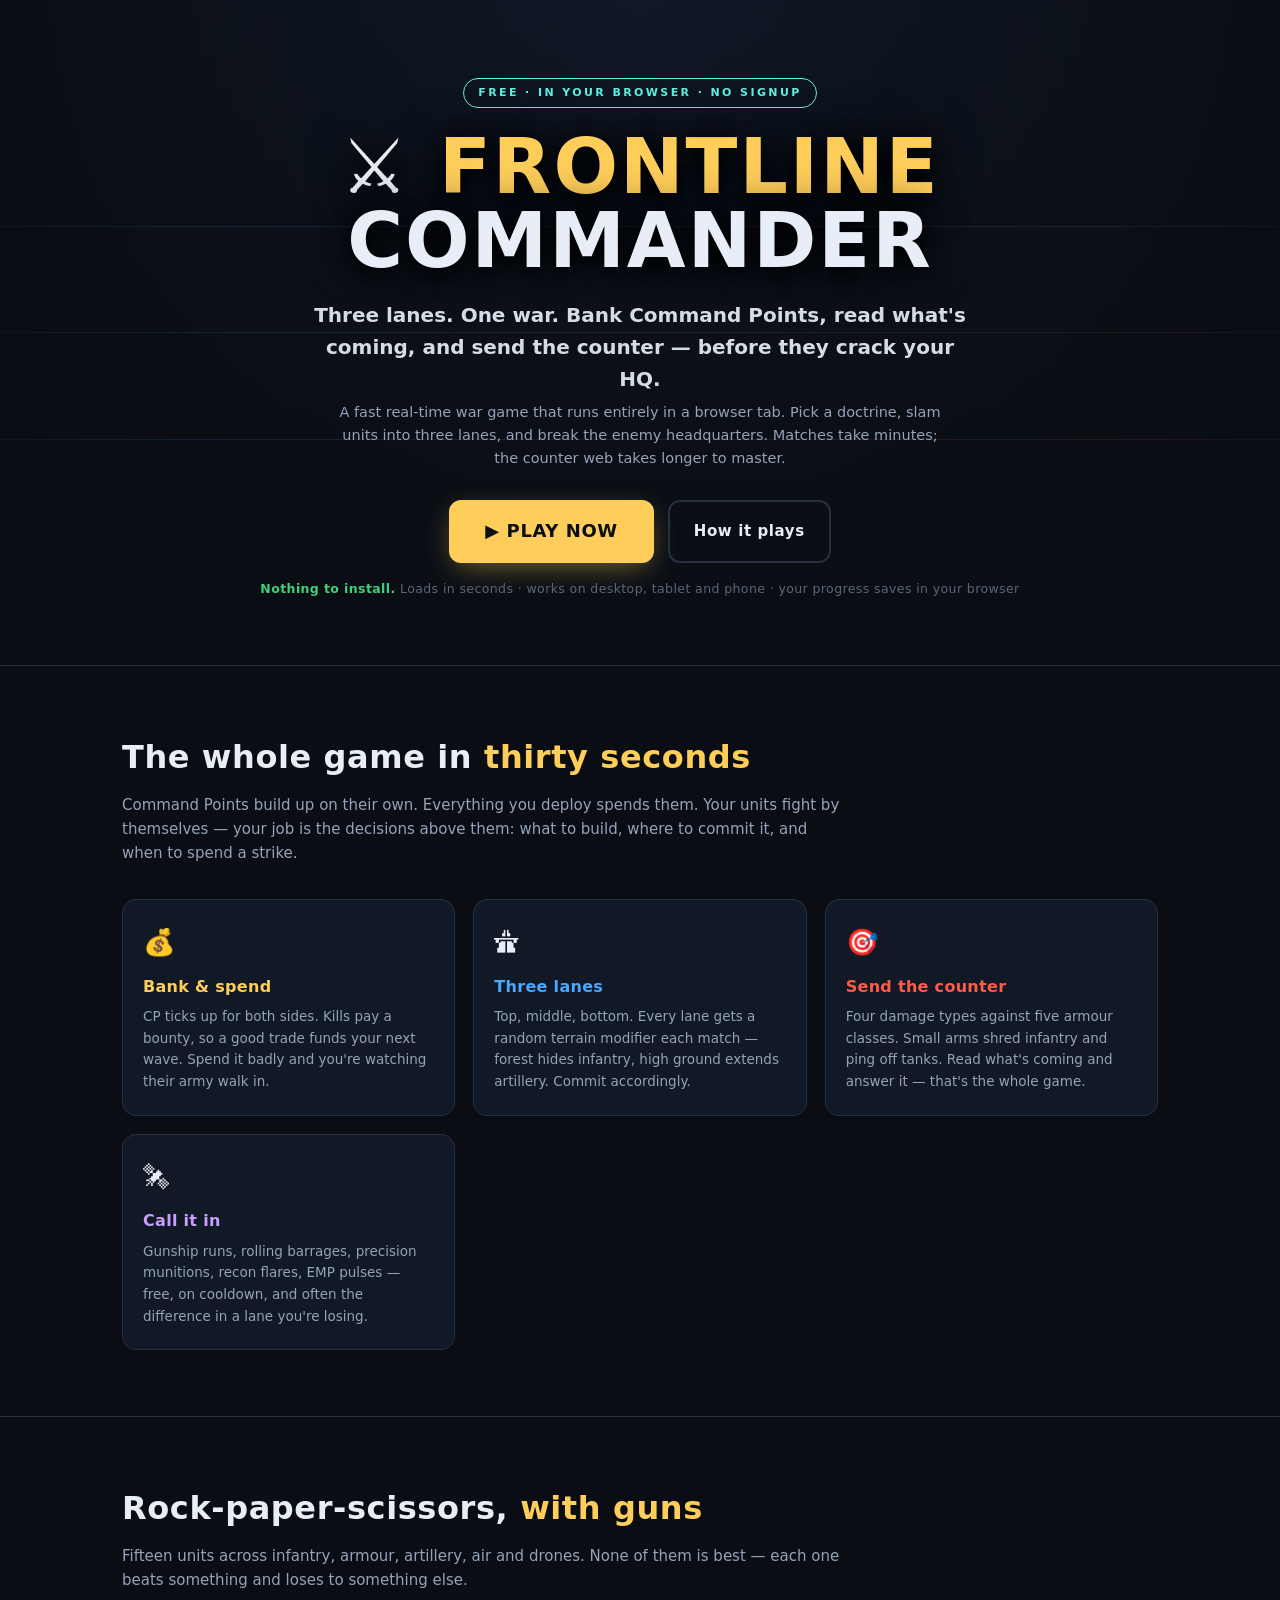
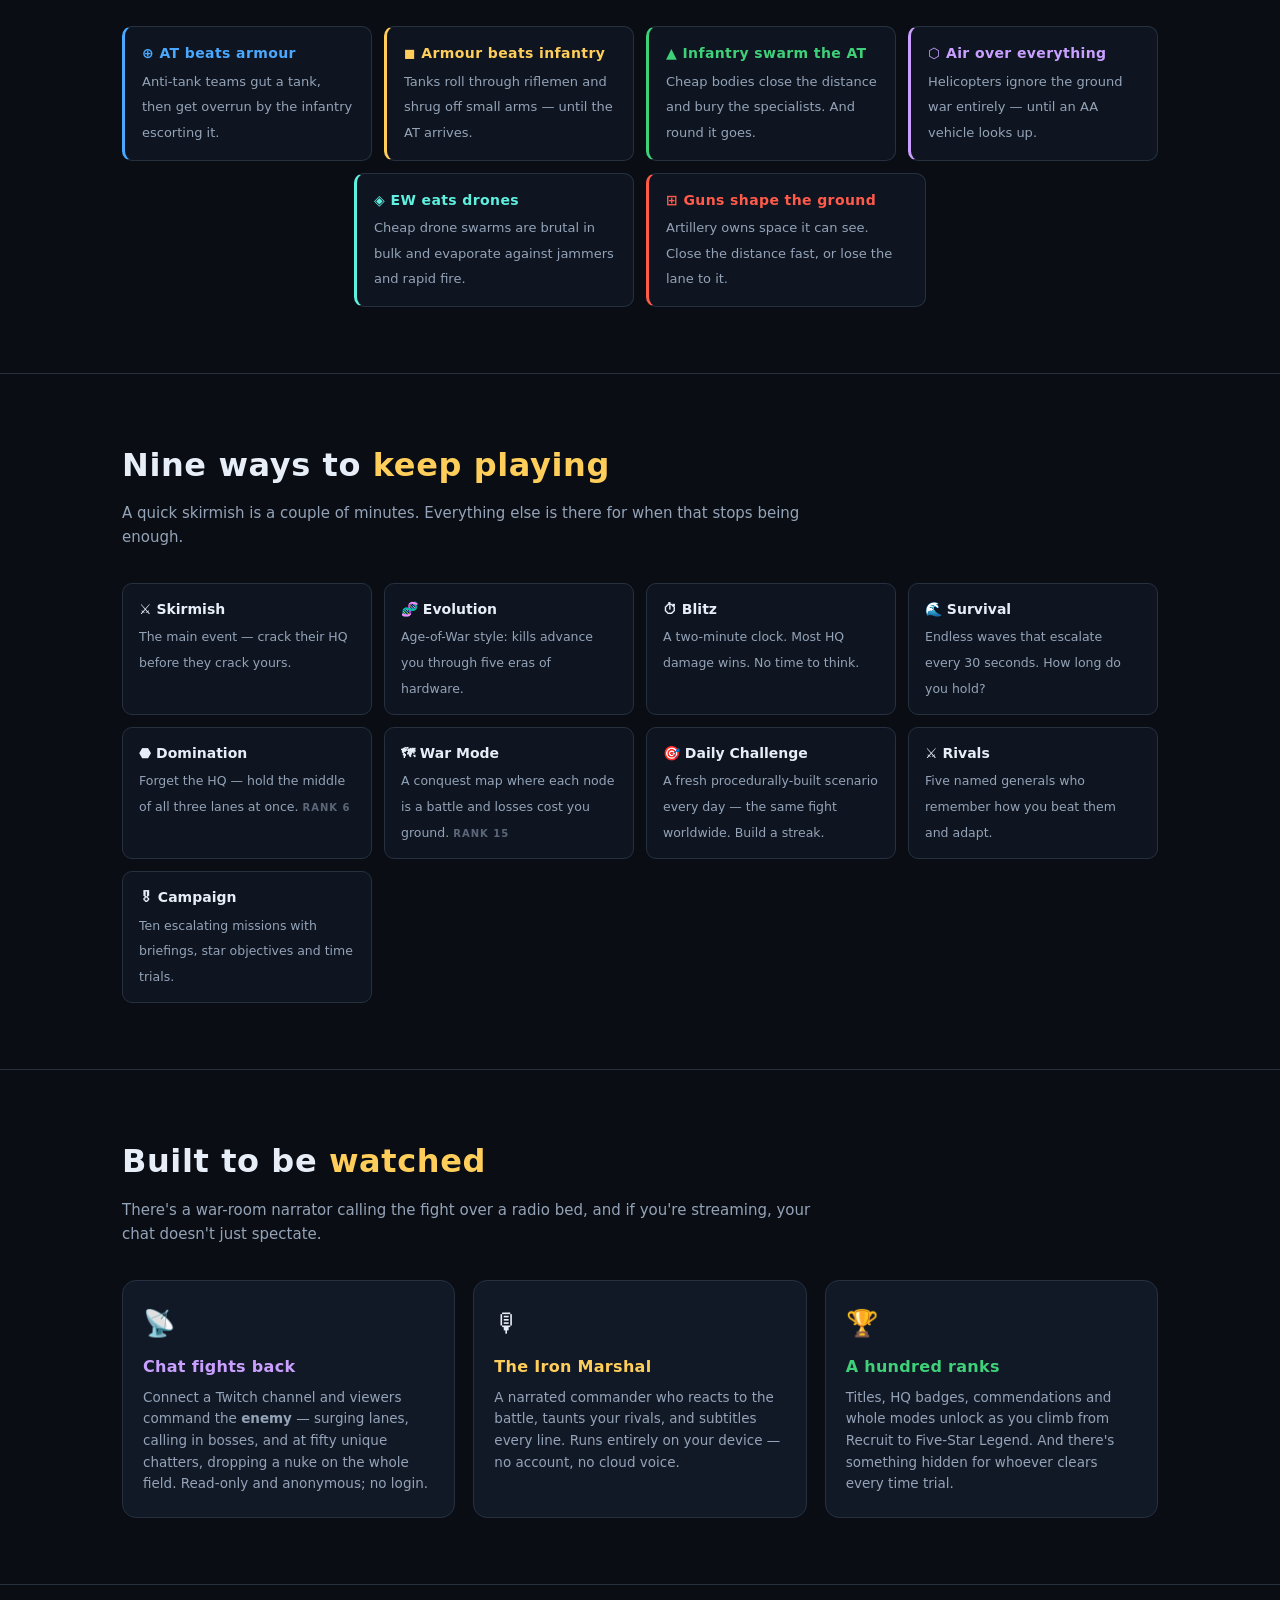
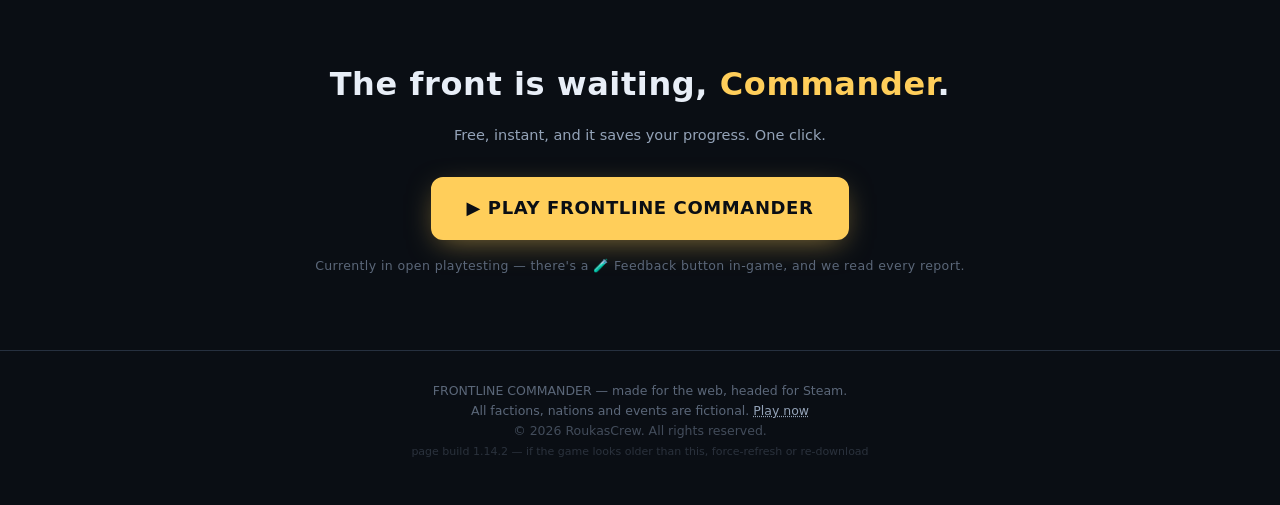
==== index.html @ b31312bb "v1.14.2: no-cache headers + visible build stamp, to rule out stale-copy caching A playtest report sa" ====
<!DOCTYPE html>
<html lang="en">
<head>
<!-- FRONTLINE COMMANDER — Copyright (c) 2026 RoukasCrew. All rights reserved. See LICENSE. -->
<meta charset="utf-8">
<meta name="viewport" content="width=device-width,initial-scale=1">
<title>FRONTLINE COMMANDER — a fast, free browser war game</title>
<meta name="description" content="A free three-lane war game you can play instantly in your browser. Real counters, nine doctrines, a narrated war-room, and Twitch chat that fights on the enemy's side. No download, no signup.">
<meta name="theme-color" content="#0a0e14">
<link rel="icon" href="data:image/svg+xml,%3Csvg xmlns='http://www.w3.org/2000/svg' viewBox='0 0 100 100'%3E%3Ctext y='.9em' font-size='90'%3E%E2%9A%94%EF%B8%8F%3C/text%3E%3C/svg%3E">
<meta property="og:type" content="website">
<meta property="og:title" content="FRONTLINE COMMANDER — a fast, free browser war game">
<meta property="og:description" content="Three lanes. Real counters. A narrated war-room and a chat that fights against you. Free in your browser — no download, no signup.">
<!-- og:image/twitter:image need a real URL once this page has a live domain (twitter:card=
     summary_large_image silently falls back to a bare text link with no image otherwise — fill
     in the full https://... path alongside og:url the same day the domain is set). -->
<meta property="og:image" content="og-image.png">
<meta property="og:image:width" content="1200">
<meta property="og:image:height" content="630">
<meta property="og:image:alt" content="FRONTLINE COMMANDER — bank the points, break the line, take the war.">
<meta name="twitter:card" content="summary_large_image">
<meta name="twitter:title" content="FRONTLINE COMMANDER — a fast, free browser war game">
<meta name="twitter:description" content="Three lanes. Real counters. Free in your browser — no download, no signup.">
<meta name="twitter:image" content="og-image.png">
<meta name="robots" content="index,follow">
<meta http-equiv="Content-Security-Policy" content="script-src 'self' 'unsafe-inline'; connect-src 'self' https://*.goatcounter.com; img-src 'self' data: https://*.goatcounter.com; object-src 'none'; base-uri 'none'">
<!-- No-cache: some phones/mail clients aggressively cache a same-named local HTML file and keep
     serving it after we've pushed a newer build. This costs nothing on a real server (revalidated
     every load) and helps rule out "why am I seeing an old version" reports. -->
<meta http-equiv="Cache-Control" content="no-cache, no-store, must-revalidate">
<meta http-equiv="Pragma" content="no-cache">
<meta http-equiv="Expires" content="0">
<style>
  /* Self-contained on purpose — same rule as the game itself: this page must work when it's the
     only file on the server, with no build step, no CDN, and no external font. */
  :root{
    --bg:#0a0e14; --panel:#121926; --panel2:#0e1520; --line:#26303f;
    --ink:#e8eef7; --dim:#94a3b8; --faint:#5b6779;
    --gold:#ffce5a; --blue:#4aa8ff; --red:#ff5a4a; --good:#3fd07a; --purple:#c9a0ff; --cyan:#5ff0e0;
    --font:'Segoe UI',system-ui,-apple-system,Roboto,Helvetica,Arial,sans-serif;
    --mono:'SFMono-Regular',Consolas,'Liberation Mono',Menlo,monospace;
  }
  *{margin:0;padding:0;box-sizing:border-box;}
  html{scroll-behavior:smooth;}
  body{background:var(--bg);color:var(--ink);font-family:var(--font);line-height:1.6;overflow-x:hidden;}
  a{color:inherit;text-decoration:none;}
  .wrap{max-width:1080px;margin:0 auto;padding:0 22px;}

  /* ── HERO ─────────────────────────────────────────────────────────────── */
  header{position:relative;overflow:hidden;border-bottom:1px solid var(--line);
    background:radial-gradient(ellipse at 50% 0%,#16203100 0%,#0a0e14 70%),linear-gradient(180deg,#101827,#0a0e14);}
  /* three faint lanes drifting behind the hero — the game's core shape as set dressing */
  .lanes{position:absolute;inset:0;pointer-events:none;opacity:.5;}
  .lane{position:absolute;left:-10%;width:120%;height:1px;background:linear-gradient(90deg,transparent,#4aa8ff44 20%,#ff5a4a44 80%,transparent);}
  .lane:nth-child(1){top:34%;} .lane:nth-child(2){top:50%;} .lane:nth-child(3){top:66%;}
  .tracer{position:absolute;height:2px;width:90px;border-radius:2px;
    background:linear-gradient(90deg,transparent,#ffe27a,#fff,transparent);
    filter:drop-shadow(0 0 5px #ffce5a);animation:fly 5.5s linear infinite;opacity:0;}
  .tracer.t1{top:34%;animation-delay:0s;} .tracer.t2{top:50%;animation-delay:1.9s;} .tracer.t3{top:66%;animation-delay:3.6s;}
  @keyframes fly{0%{left:-12%;opacity:0;}8%{opacity:1;}80%{opacity:1;}100%{left:104%;opacity:0;}}
  .hero{position:relative;z-index:2;text-align:center;padding:78px 0 66px;}
  .badge{display:inline-block;font-size:11px;font-weight:800;letter-spacing:2.4px;text-transform:uppercase;
    color:var(--cyan);border:1px solid var(--cyan);border-radius:20px;padding:5px 14px;margin-bottom:22px;}
  h1{font-size:clamp(38px,8.5vw,76px);font-weight:900;letter-spacing:2px;line-height:.98;
    text-shadow:0 0 46px #000,0 6px 22px #000;}
  h1 b{color:var(--gold);} h1 span{color:var(--ink);display:block;}
  .tag{font-size:clamp(15px,2.4vw,20px);color:var(--ink);opacity:.92;margin:20px auto 6px;max-width:660px;font-weight:600;}
  .sub{font-size:14.5px;color:var(--dim);max-width:610px;margin:0 auto 30px;}
  .cta-row{display:flex;gap:14px;justify-content:center;flex-wrap:wrap;margin-bottom:16px;}
  .cta{display:inline-flex;align-items:center;gap:10px;padding:15px 34px;border-radius:12px;font-weight:900;
    font-size:18px;letter-spacing:.6px;border:2px solid var(--gold);background:var(--gold);color:#0a0e14;
    transition:.14s;box-shadow:0 8px 30px -8px #ffce5a88;}
  .cta:hover{transform:translateY(-2px);box-shadow:0 14px 38px -8px #ffce5aaa;}
  .cta.ghost{background:transparent;color:var(--ink);border-color:var(--line);box-shadow:none;font-size:15px;padding:15px 24px;}
  .cta.ghost:hover{border-color:var(--blue);color:var(--blue);}
  .noteline{font-size:12.5px;color:var(--faint);letter-spacing:.4px;}
  .noteline b{color:var(--good);}

  /* ── SECTIONS ─────────────────────────────────────────────────────────── */
  section{padding:66px 0;border-bottom:1px solid var(--line);}
  h2{font-size:clamp(23px,3.6vw,32px);font-weight:900;letter-spacing:.6px;margin-bottom:10px;}
  h2 em{color:var(--gold);font-style:normal;}
  .lede{color:var(--dim);font-size:15px;max-width:720px;margin-bottom:34px;}

  .grid{display:grid;grid-template-columns:repeat(auto-fit,minmax(268px,1fr));gap:18px;}
  .card{background:var(--panel);border:1px solid var(--line);border-radius:14px;padding:22px 20px;transition:.15s;}
  .card:hover{transform:translateY(-3px);border-color:var(--bc,var(--blue));box-shadow:0 14px 34px -14px #000d;}
  .card .ic{font-size:26px;display:block;margin-bottom:10px;}
  .card h3{font-size:16px;font-weight:800;margin-bottom:7px;color:var(--bc,var(--ink));letter-spacing:.3px;}
  .card p{font-size:13.5px;color:var(--dim);}

  /* counter triangle */
  .counters{display:flex;gap:12px;flex-wrap:wrap;justify-content:center;margin-top:8px;}
  .ctr{flex:1 1 210px;max-width:280px;background:var(--panel2);border:1px solid var(--line);border-left:3px solid var(--cc,var(--gold));
    border-radius:10px;padding:15px 17px;}
  .ctr b{color:var(--cc,var(--gold));font-size:14px;display:block;margin-bottom:3px;letter-spacing:.4px;}
  .ctr span{font-size:13px;color:var(--dim);}

  /* modes list */
  .modes{display:grid;grid-template-columns:repeat(auto-fit,minmax(230px,1fr));gap:12px;}
  .mode{background:var(--panel2);border:1px solid var(--line);border-radius:10px;padding:14px 16px;}
  .mode b{display:block;font-size:14px;color:var(--ink);margin-bottom:3px;}
  .mode span{font-size:12.5px;color:var(--dim);}
  .mode .lk{font-size:10px;font-weight:800;letter-spacing:1px;color:var(--faint);text-transform:uppercase;}

  .final{text-align:center;padding:74px 0;}
  .final h2{margin-bottom:14px;}
  footer{padding:30px 0 44px;text-align:center;color:var(--faint);font-size:12.5px;}
  footer a{color:var(--dim);text-decoration:underline dotted;}
  footer a:hover{color:var(--gold);}

  @media (prefers-reduced-motion:reduce){ .tracer{animation:none;opacity:0;} html{scroll-behavior:auto;} }
  @media (max-width:640px){ .hero{padding:56px 0 48px;} section{padding:48px 0;} .cta{width:100%;justify-content:center;} }
</style>
</head>
<body>

<header>
  <div class="lanes" aria-hidden="true">
    <div class="lane"></div><div class="lane"></div><div class="lane"></div>
    <div class="tracer t1"></div><div class="tracer t2"></div><div class="tracer t3"></div>
  </div>
  <div class="wrap hero">
    <div class="badge">Free · In your browser · No signup</div>
    <h1>⚔ <b>FRONTLINE</b><span>COMMANDER</span></h1>
    <p class="tag">Three lanes. One war. Bank Command Points, read what's coming, and send the counter — before they crack your HQ.</p>
    <p class="sub">A fast real-time war game that runs entirely in a browser tab. Pick a doctrine, slam units into three lanes, and break the enemy headquarters. Matches take minutes; the counter web takes longer to master.</p>
    <div class="cta-row">
      <a class="cta" href="wargame.html">▶ PLAY NOW</a>
      <a class="cta ghost" href="#how">How it plays</a>
    </div>
    <p class="noteline"><b>Nothing to install.</b> Loads in seconds · works on desktop, tablet and phone · your progress saves in your browser</p>
  </div>
</header>

<section id="how">
  <div class="wrap">
    <h2>The whole game in <em>thirty seconds</em></h2>
    <p class="lede">Command Points build up on their own. Everything you deploy spends them. Your units fight by themselves — your job is the decisions above them: what to build, where to commit it, and when to spend a strike.</p>
    <div class="grid">
      <div class="card" style="--bc:var(--gold)">
        <span class="ic">💰</span><h3>Bank &amp; spend</h3>
        <p>CP ticks up for both sides. Kills pay a bounty, so a good trade funds your next wave. Spend it badly and you're watching their army walk in.</p>
      </div>
      <div class="card" style="--bc:var(--blue)">
        <span class="ic">🛣</span><h3>Three lanes</h3>
        <p>Top, middle, bottom. Every lane gets a random terrain modifier each match — forest hides infantry, high ground extends artillery. Commit accordingly.</p>
      </div>
      <div class="card" style="--bc:var(--red)">
        <span class="ic">🎯</span><h3>Send the counter</h3>
        <p>Four damage types against five armour classes. Small arms shred infantry and ping off tanks. Read what's coming and answer it — that's the whole game.</p>
      </div>
      <div class="card" style="--bc:var(--purple)">
        <span class="ic">🛰</span><h3>Call it in</h3>
        <p>Gunship runs, rolling barrages, precision munitions, recon flares, EMP pulses — free, on cooldown, and often the difference in a lane you're losing.</p>
      </div>
    </div>
  </div>
</section>

<section>
  <div class="wrap">
    <h2>Rock-paper-scissors, <em>with guns</em></h2>
    <p class="lede">Fifteen units across infantry, armour, artillery, air and drones. None of them is best — each one beats something and loses to something else.</p>
    <div class="counters">
      <div class="ctr" style="--cc:var(--blue)"><b>⊕ AT beats armour</b><span>Anti-tank teams gut a tank, then get overrun by the infantry escorting it.</span></div>
      <div class="ctr" style="--cc:var(--gold)"><b>◼ Armour beats infantry</b><span>Tanks roll through riflemen and shrug off small arms — until the AT arrives.</span></div>
      <div class="ctr" style="--cc:var(--good)"><b>▲ Infantry swarm the AT</b><span>Cheap bodies close the distance and bury the specialists. And round it goes.</span></div>
      <div class="ctr" style="--cc:var(--purple)"><b>⬡ Air over everything</b><span>Helicopters ignore the ground war entirely — until an AA vehicle looks up.</span></div>
      <div class="ctr" style="--cc:var(--cyan)"><b>◈ EW eats drones</b><span>Cheap drone swarms are brutal in bulk and evaporate against jammers and rapid fire.</span></div>
      <div class="ctr" style="--cc:var(--red)"><b>⊞ Guns shape the ground</b><span>Artillery owns space it can see. Close the distance fast, or lose the lane to it.</span></div>
    </div>
  </div>
</section>

<section>
  <div class="wrap">
    <h2>Nine ways to <em>keep playing</em></h2>
    <p class="lede">A quick skirmish is a couple of minutes. Everything else is there for when that stops being enough.</p>
    <div class="modes">
      <div class="mode"><b>⚔ Skirmish</b><span>The main event — crack their HQ before they crack yours.</span></div>
      <div class="mode"><b>🧬 Evolution</b><span>Age-of-War style: kills advance you through five eras of hardware.</span></div>
      <div class="mode"><b>⏱ Blitz</b><span>A two-minute clock. Most HQ damage wins. No time to think.</span></div>
      <div class="mode"><b>🌊 Survival</b><span>Endless waves that escalate every 30 seconds. How long do you hold?</span></div>
      <div class="mode"><b>⬣ Domination</b><span>Forget the HQ — hold the middle of all three lanes at once. <span class="lk">Rank 6</span></span></div>
      <div class="mode"><b>🗺 War Mode</b><span>A conquest map where each node is a battle and losses cost you ground. <span class="lk">Rank 15</span></span></div>
      <div class="mode"><b>🎯 Daily Challenge</b><span>A fresh procedurally-built scenario every day — the same fight worldwide. Build a streak.</span></div>
      <div class="mode"><b>⚔ Rivals</b><span>Five named generals who remember how you beat them and adapt.</span></div>
      <div class="mode"><b>🎖 Campaign</b><span>Ten escalating missions with briefings, star objectives and time trials.</span></div>
    </div>
  </div>
</section>

<section>
  <div class="wrap">
    <h2>Built to be <em>watched</em></h2>
    <p class="lede">There's a war-room narrator calling the fight over a radio bed, and if you're streaming, your chat doesn't just spectate.</p>
    <div class="grid">
      <div class="card" style="--bc:var(--purple)">
        <span class="ic">📡</span><h3>Chat fights back</h3>
        <p>Connect a Twitch channel and viewers command the <b>enemy</b> — surging lanes, calling in bosses, and at fifty unique chatters, dropping a nuke on the whole field. Read-only and anonymous; no login.</p>
      </div>
      <div class="card" style="--bc:var(--gold)">
        <span class="ic">🎙</span><h3>The Iron Marshal</h3>
        <p>A narrated commander who reacts to the battle, taunts your rivals, and subtitles every line. Runs entirely on your device — no account, no cloud voice.</p>
      </div>
      <div class="card" style="--bc:var(--good)">
        <span class="ic">🏆</span><h3>A hundred ranks</h3>
        <p>Titles, HQ badges, commendations and whole modes unlock as you climb from Recruit to Five-Star Legend. And there's something hidden for whoever clears every time trial.</p>
      </div>
    </div>
  </div>
</section>

<section class="final">
  <div class="wrap">
    <h2>The front is waiting, <em>Commander</em>.</h2>
    <p class="sub">Free, instant, and it saves your progress. One click.</p>
    <div class="cta-row"><a class="cta" href="wargame.html">▶ PLAY FRONTLINE COMMANDER</a></div>
    <p class="noteline">Currently in open playtesting — there's a 🧪 Feedback button in-game, and we read every report.</p>
  </div>
</section>

<footer>
  <div class="wrap">
    FRONTLINE COMMANDER — made for the web, headed for Steam.<br>
    All factions, nations and events are fictional. <a href="wargame.html">Play now</a><br>
    <span style="opacity:.7">© 2026 RoukasCrew. All rights reserved.</span><br>
    <span style="opacity:.4;font-size:11px">page build 1.14.2 — if the game looks older than this, force-refresh or re-download</span>
  </div>
</footer>

<script>
/* Same privacy-friendly, cookieless counter the game uses, so landing-page views and
   play-clicks can be compared against each other (that ratio IS the conversion rate).
   No-ops until ANALYTICS_SITE is filled in — keep it identical to the value in wargame.html. */
var ANALYTICS_SITE = 'https://zeusrgr.goatcounter.com'; // kept identical to wargame.html
function gcSend(path,title,isEvent){
  if(!/^https:\/\/[a-z0-9-]+\.goatcounter\.com/i.test(ANALYTICS_SITE||''))return;
  try{
    var q='?p='+encodeURIComponent(path||location.pathname||'/')
      +'&t='+encodeURIComponent(title||document.title)
      +(isEvent?'&e=1':'')
      +'&r='+encodeURIComponent(document.referrer||'')
      +'&rnd='+Math.random().toString(36).slice(2);
    var img=new Image(); img.referrerPolicy='no-referrer-when-downgrade';
    img.src=ANALYTICS_SITE.replace(/\/+$/,'')+'/count'+q;
  }catch(e){}
}
try{ gcSend(); }catch(e){}
// count every route into the game so we can measure landing-page → play conversion
try{
  document.querySelectorAll('a[href="wargame.html"]').forEach(function(a){
    a.addEventListener('click',function(){ try{ gcSend('event/landing-play','landing-play',true); }catch(e){} });
  });
}catch(e){}
</script>
</body>
</html>
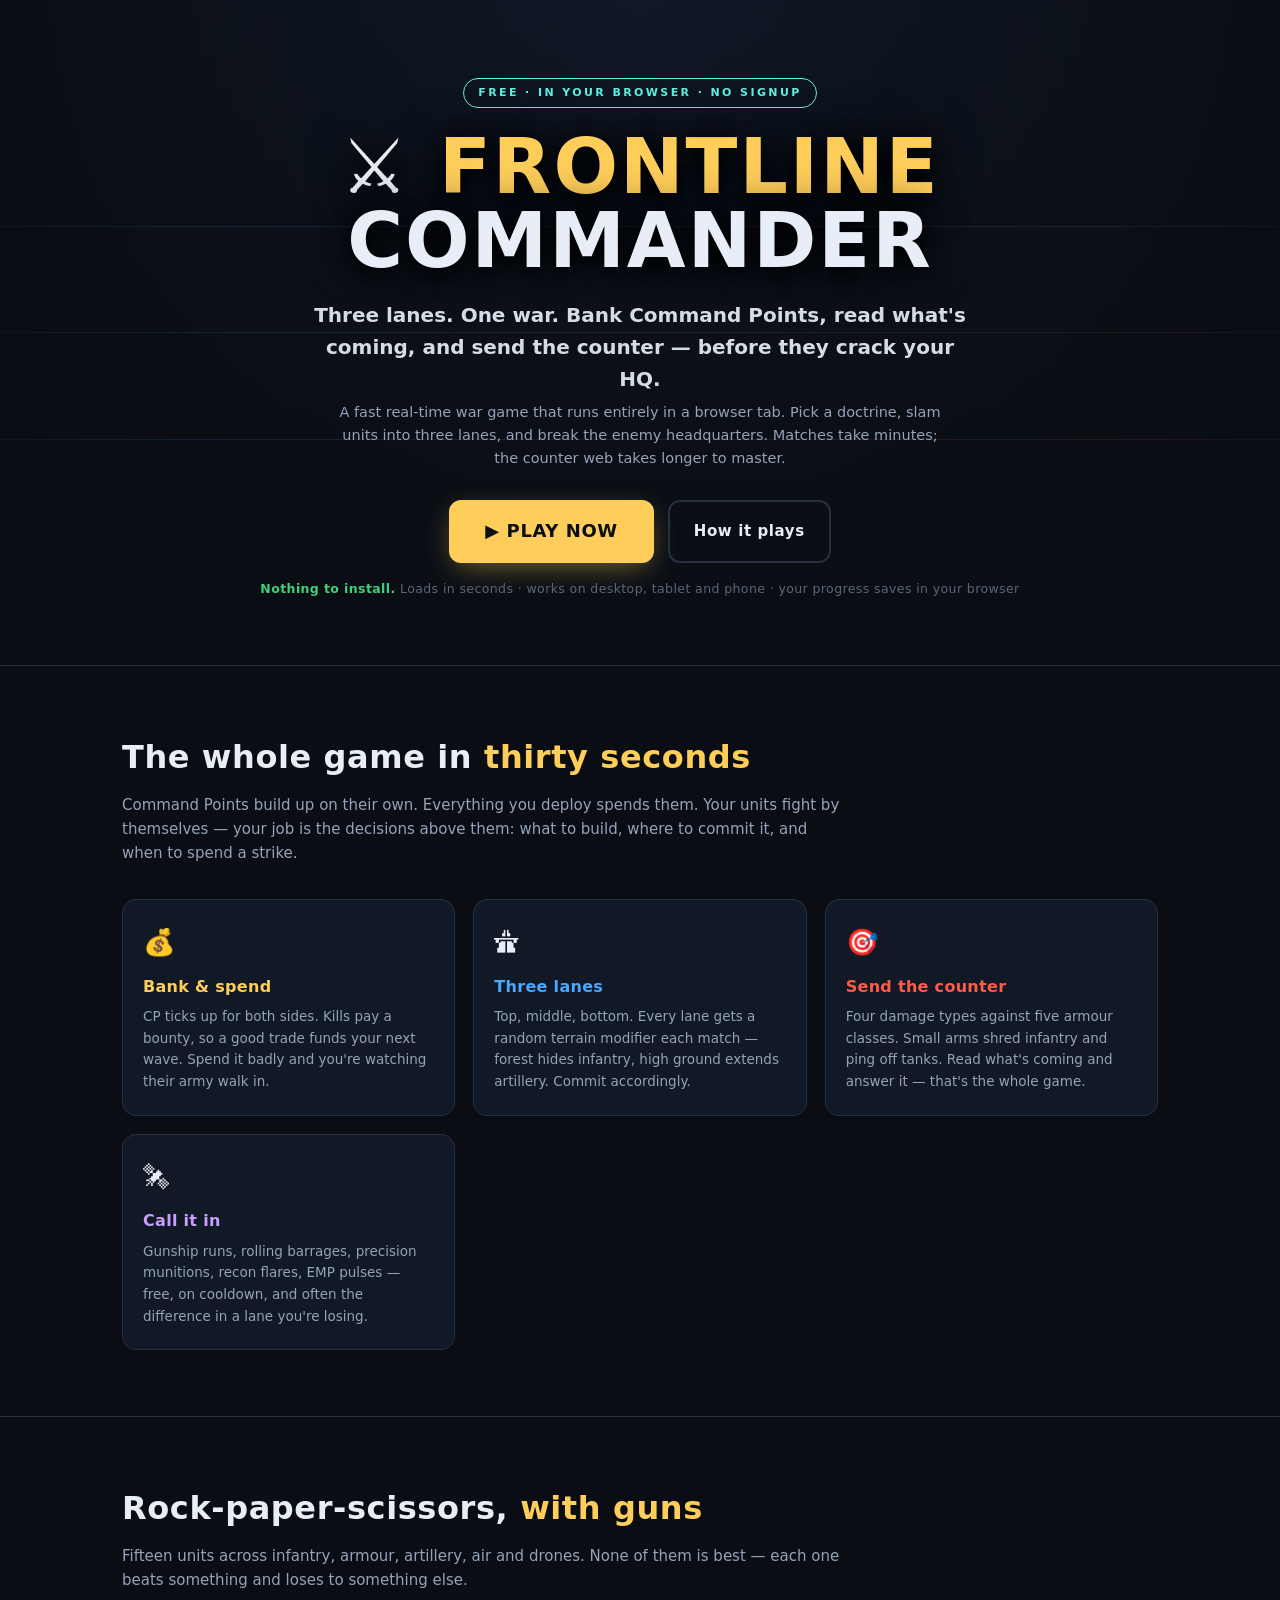
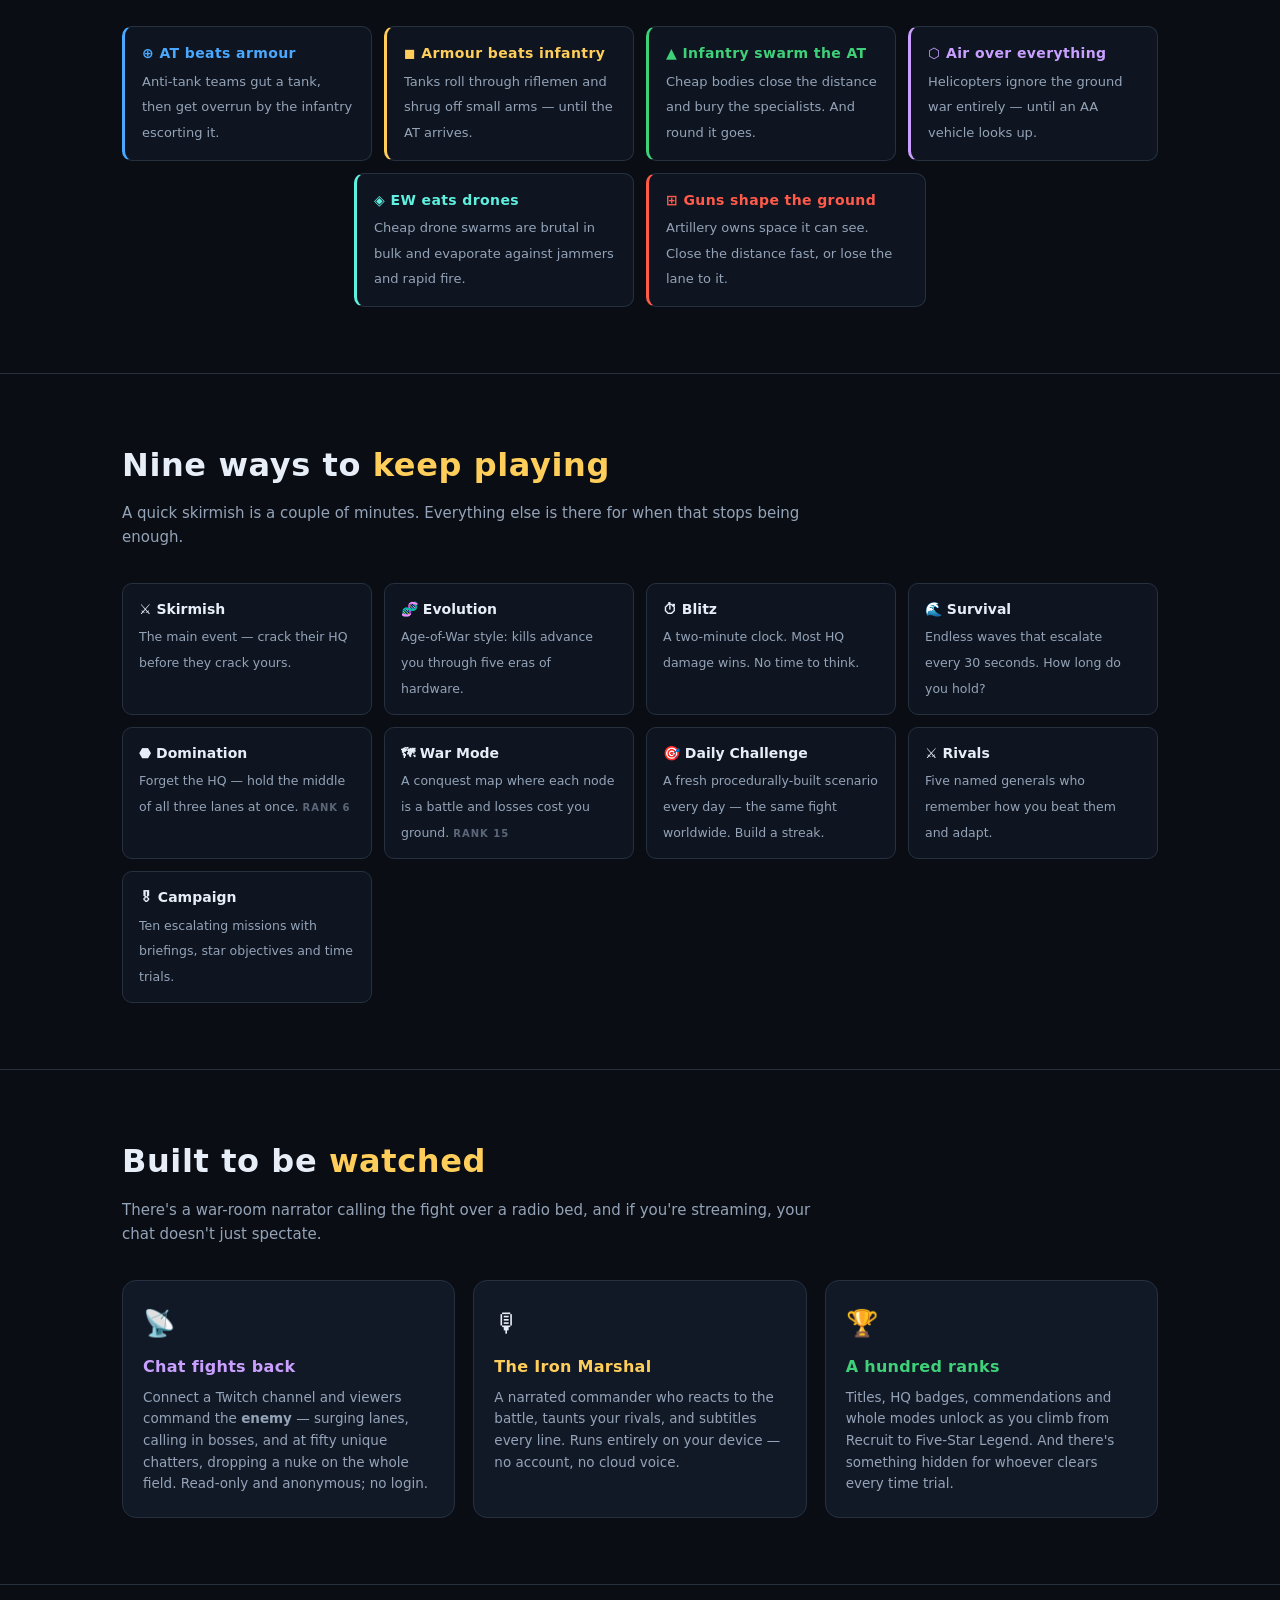
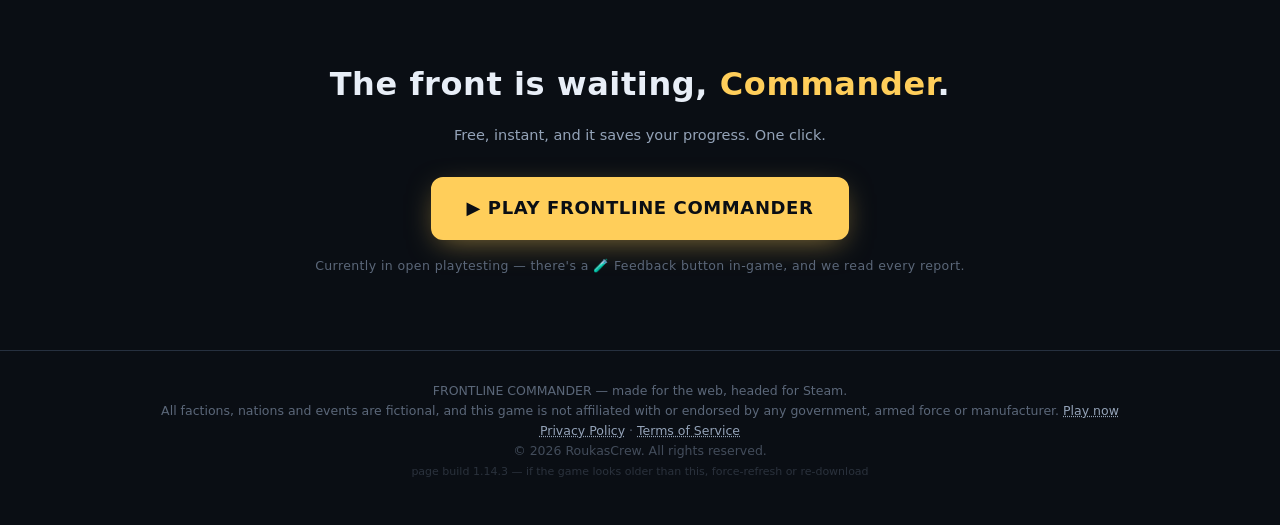
==== commit 5eefcae2: "v1.14.3: secrets audit, itch.io build pipeline, and real privacy/terms docs Secrets audit (no key wa" ====
--- a/index.html
+++ b/index.html
@@ -224,9 +224,11 @@
 <footer>
   <div class="wrap">
     FRONTLINE COMMANDER — made for the web, headed for Steam.<br>
-    All factions, nations and events are fictional. <a href="wargame.html">Play now</a><br>
+    All factions, nations and events are fictional, and this game is not affiliated with or endorsed
+    by any government, armed force or manufacturer. <a href="wargame.html">Play now</a><br>
+    <a href="privacy.html">Privacy Policy</a> · <a href="terms.html">Terms of Service</a><br>
     <span style="opacity:.7">© 2026 RoukasCrew. All rights reserved.</span><br>
-    <span style="opacity:.4;font-size:11px">page build 1.14.2 — if the game looks older than this, force-refresh or re-download</span>
+    <span style="opacity:.4;font-size:11px">page build 1.14.3 — if the game looks older than this, force-refresh or re-download</span>
   </div>
 </footer>
 
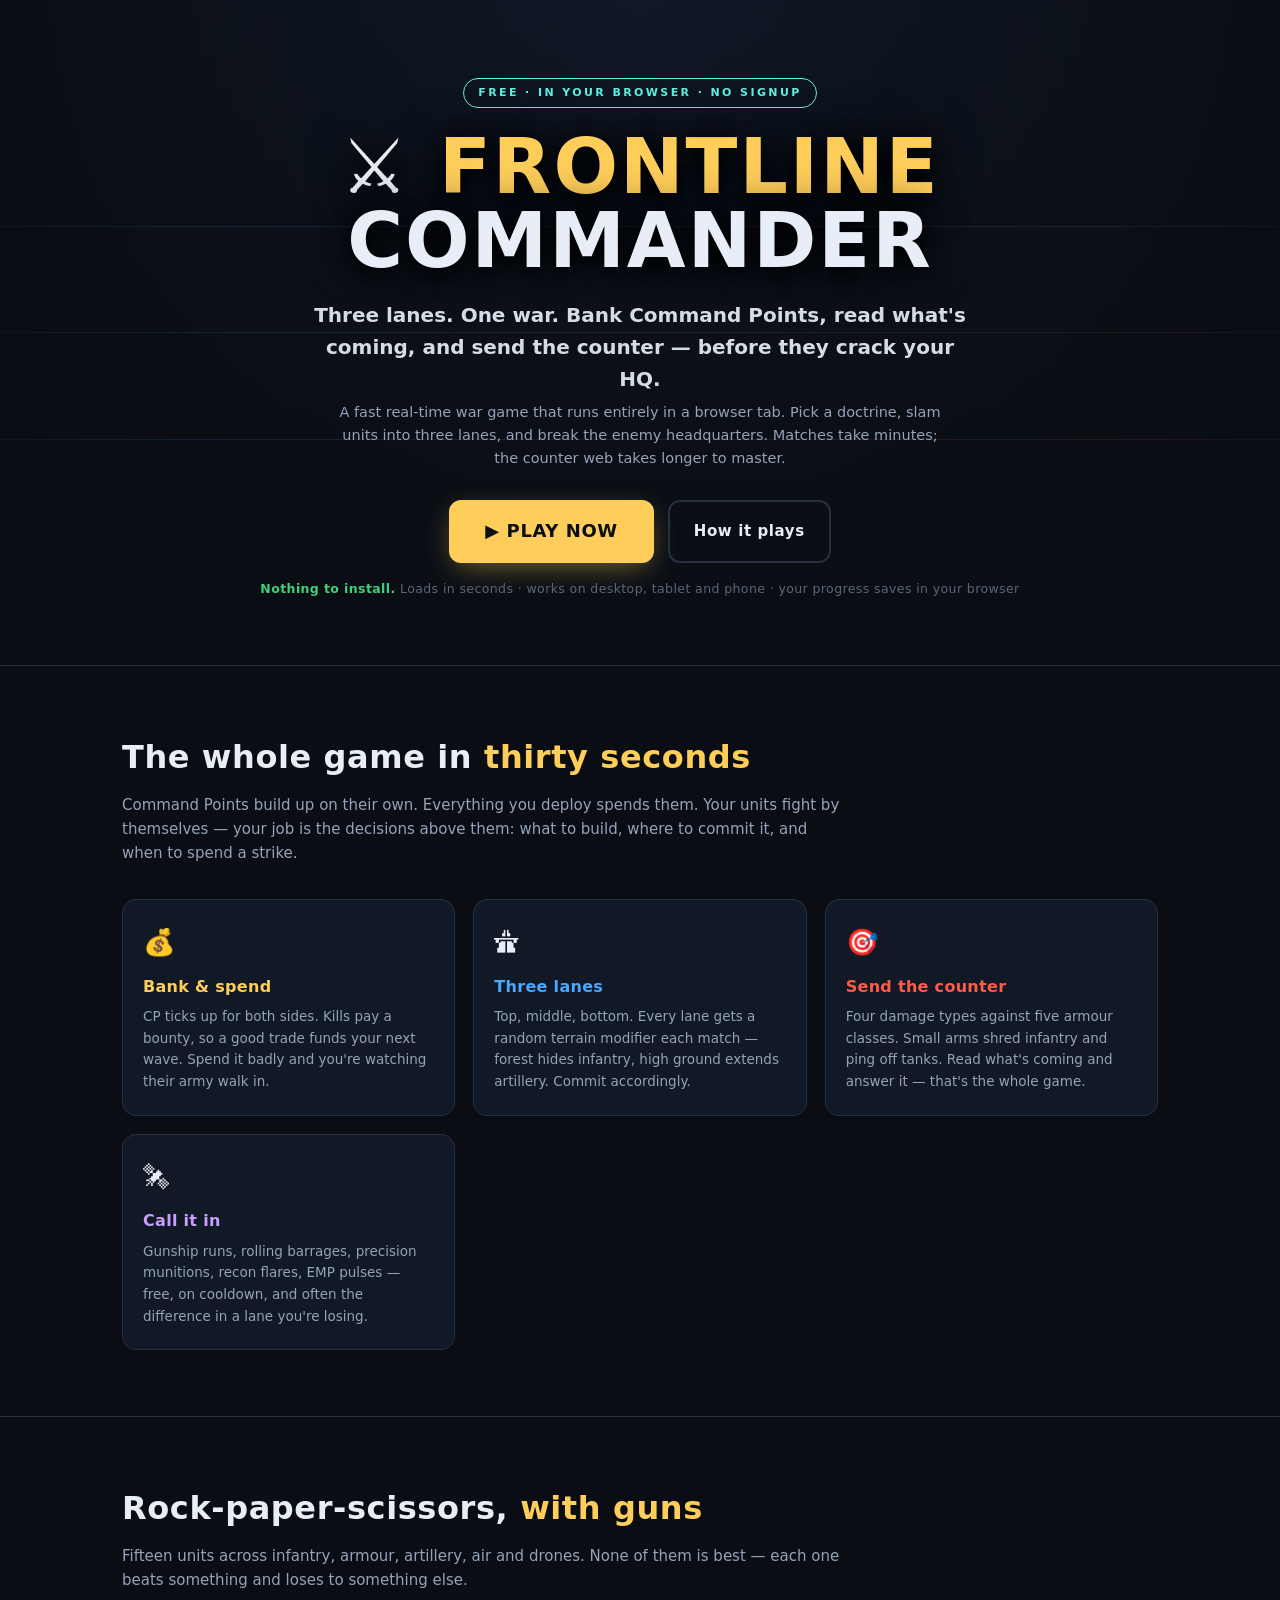
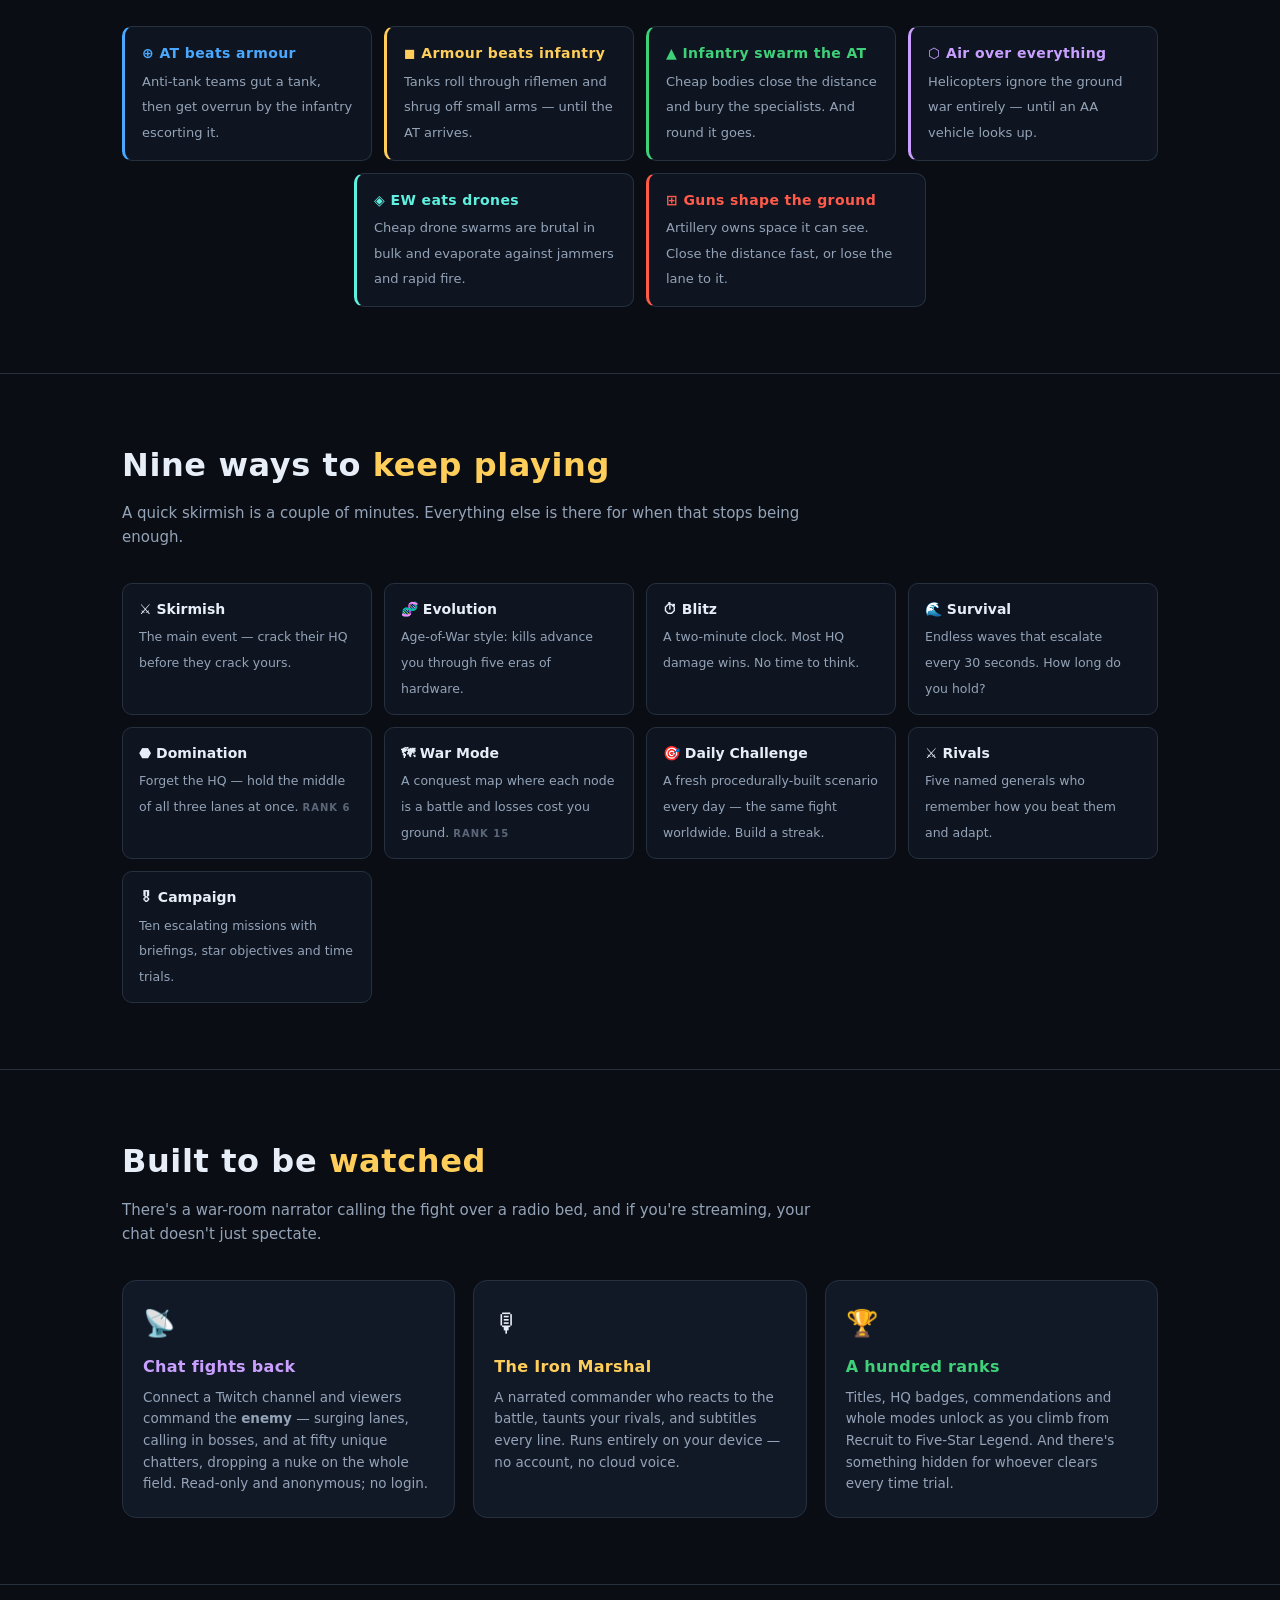
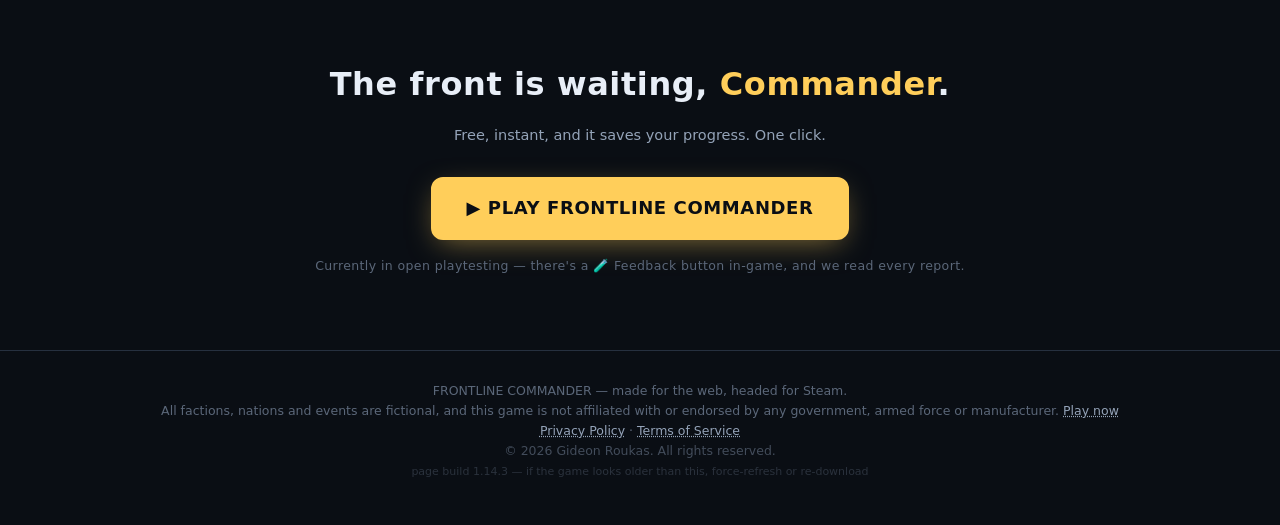
==== commit 7b20081a: "Align the rights holder to Gideon Roukas across every document The copyright holder in wargame.html " ====
--- a/index.html
+++ b/index.html
@@ -1,7 +1,7 @@
 <!DOCTYPE html>
 <html lang="en">
 <head>
-<!-- FRONTLINE COMMANDER — Copyright (c) 2026 RoukasCrew. All rights reserved. See LICENSE. -->
+<!-- FRONTLINE COMMANDER — Copyright (c) 2026 Gideon Roukas. All rights reserved. See LICENSE. -->
 <meta charset="utf-8">
 <meta name="viewport" content="width=device-width,initial-scale=1">
 <title>FRONTLINE COMMANDER — a fast, free browser war game</title>
@@ -227,7 +227,7 @@
     All factions, nations and events are fictional, and this game is not affiliated with or endorsed
     by any government, armed force or manufacturer. <a href="wargame.html">Play now</a><br>
     <a href="privacy.html">Privacy Policy</a> · <a href="terms.html">Terms of Service</a><br>
-    <span style="opacity:.7">© 2026 RoukasCrew. All rights reserved.</span><br>
+    <span style="opacity:.7">© 2026 Gideon Roukas. All rights reserved.</span><br>
     <span style="opacity:.4;font-size:11px">page build 1.14.3 — if the game looks older than this, force-refresh or re-download</span>
   </div>
 </footer>
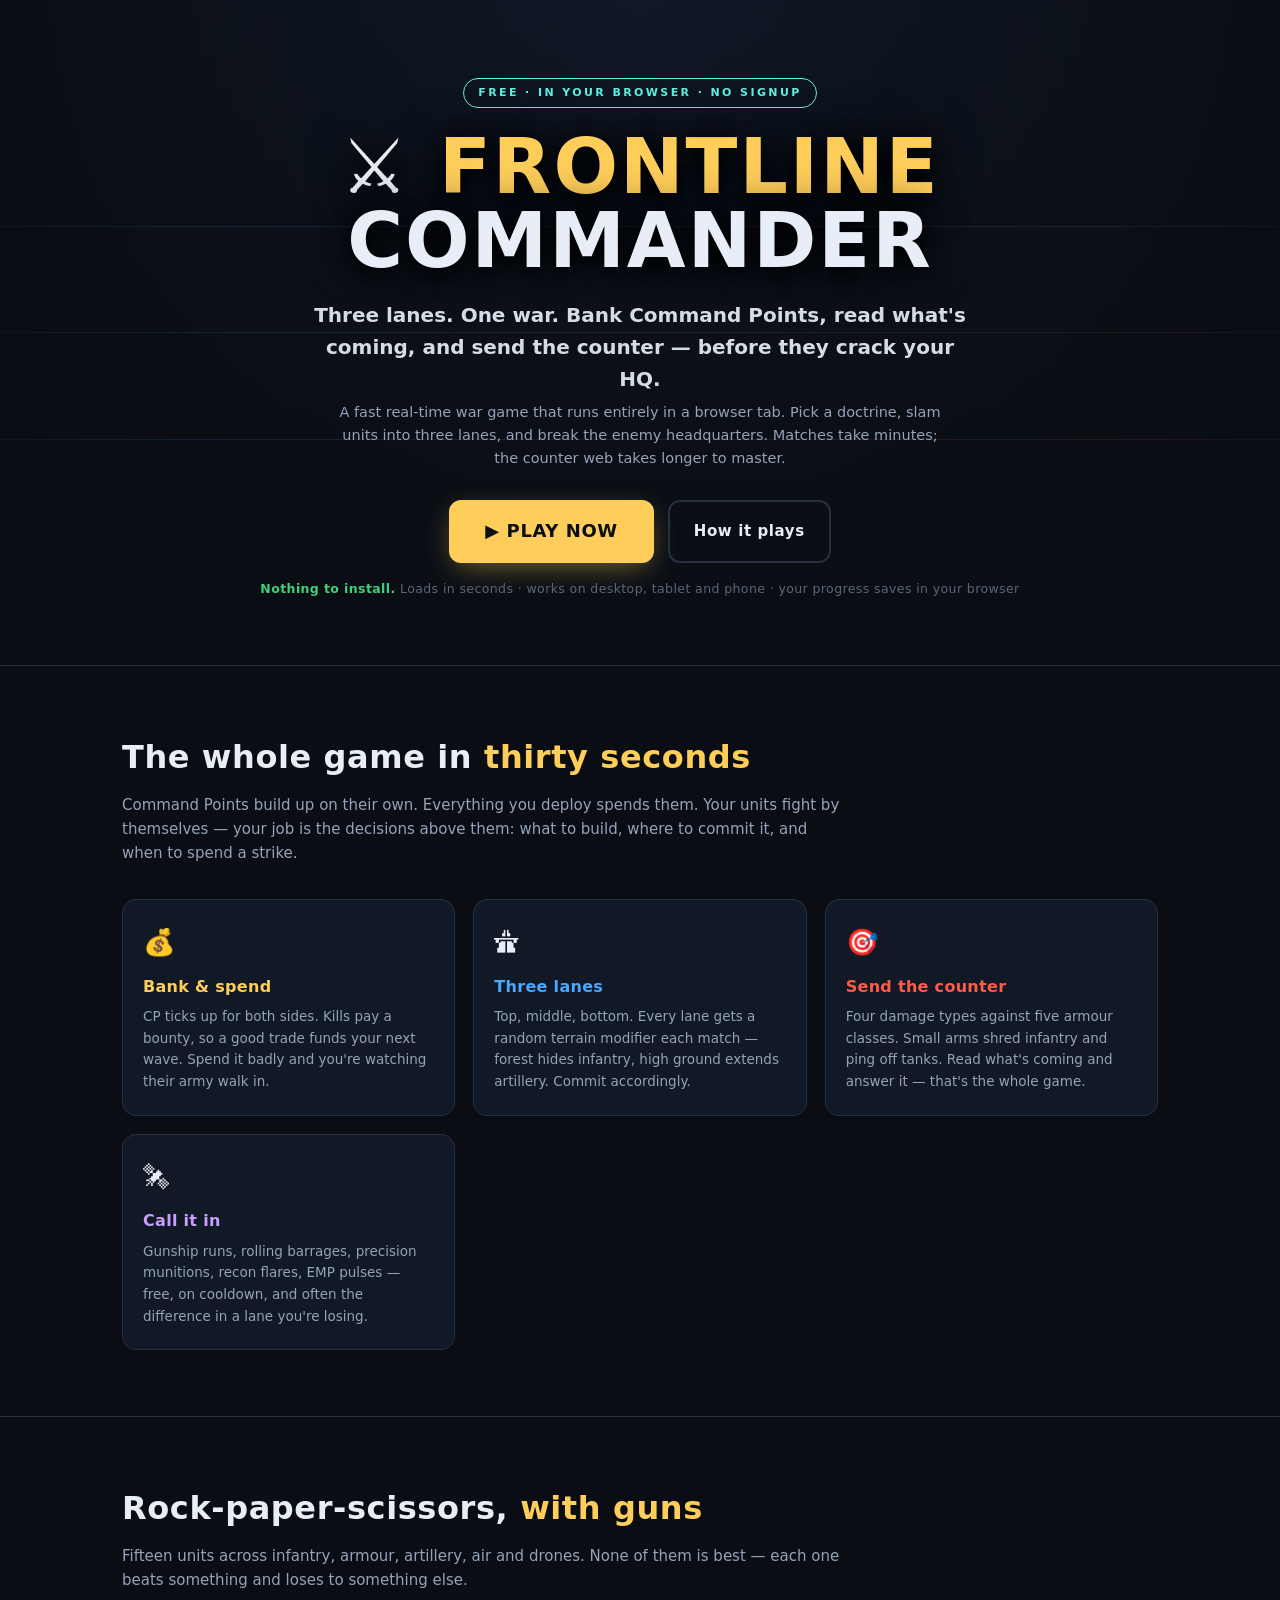
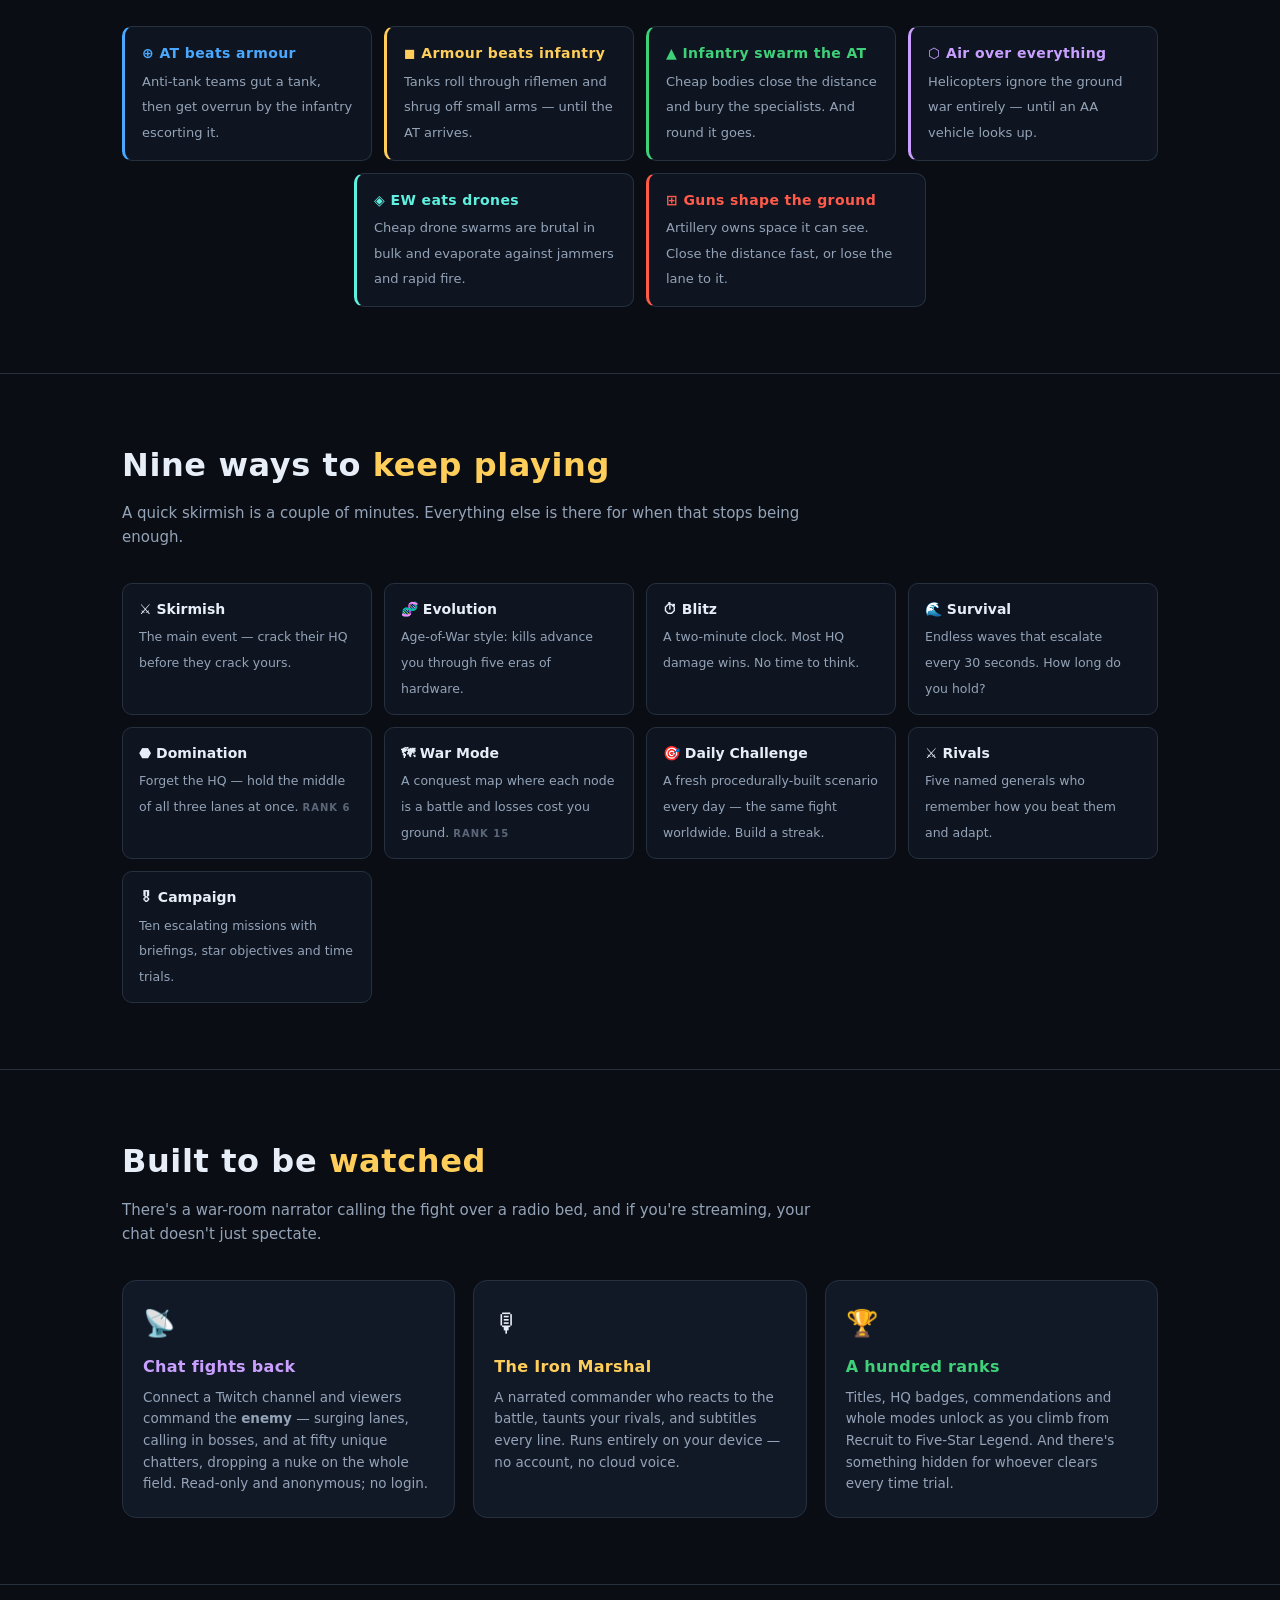
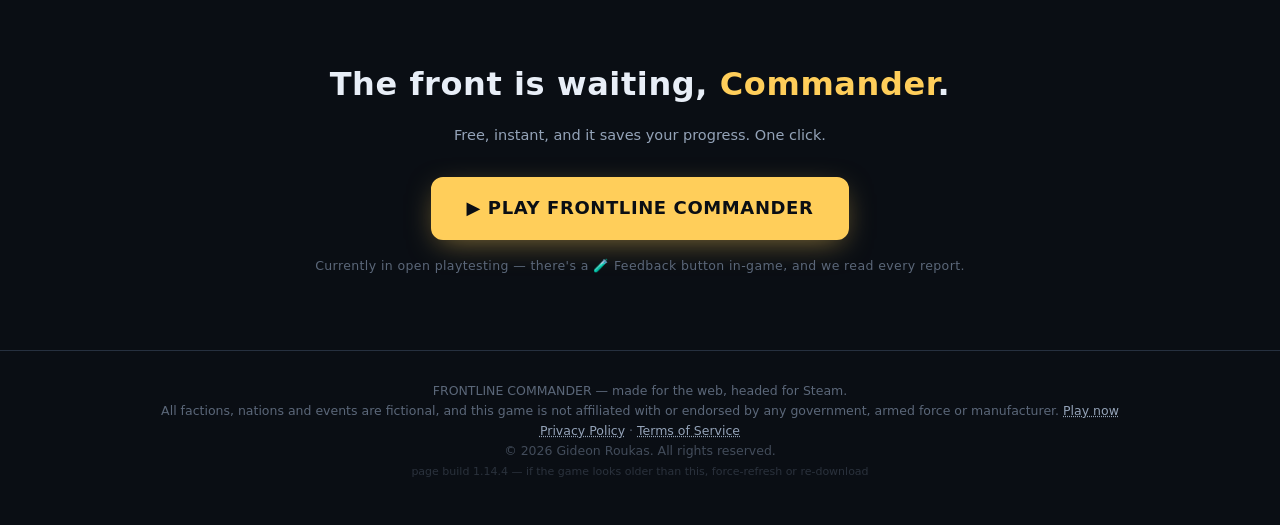
==== commit 3b686322: "v1.14.4: fix adblocker false-brick in the boot guard, add SECURITY.md, set contact email An external" ====
--- a/index.html
+++ b/index.html
@@ -228,7 +228,7 @@
     by any government, armed force or manufacturer. <a href="wargame.html">Play now</a><br>
     <a href="privacy.html">Privacy Policy</a> · <a href="terms.html">Terms of Service</a><br>
     <span style="opacity:.7">© 2026 Gideon Roukas. All rights reserved.</span><br>
-    <span style="opacity:.4;font-size:11px">page build 1.14.3 — if the game looks older than this, force-refresh or re-download</span>
+    <span style="opacity:.4;font-size:11px">page build 1.14.4 — if the game looks older than this, force-refresh or re-download</span>
   </div>
 </footer>
 
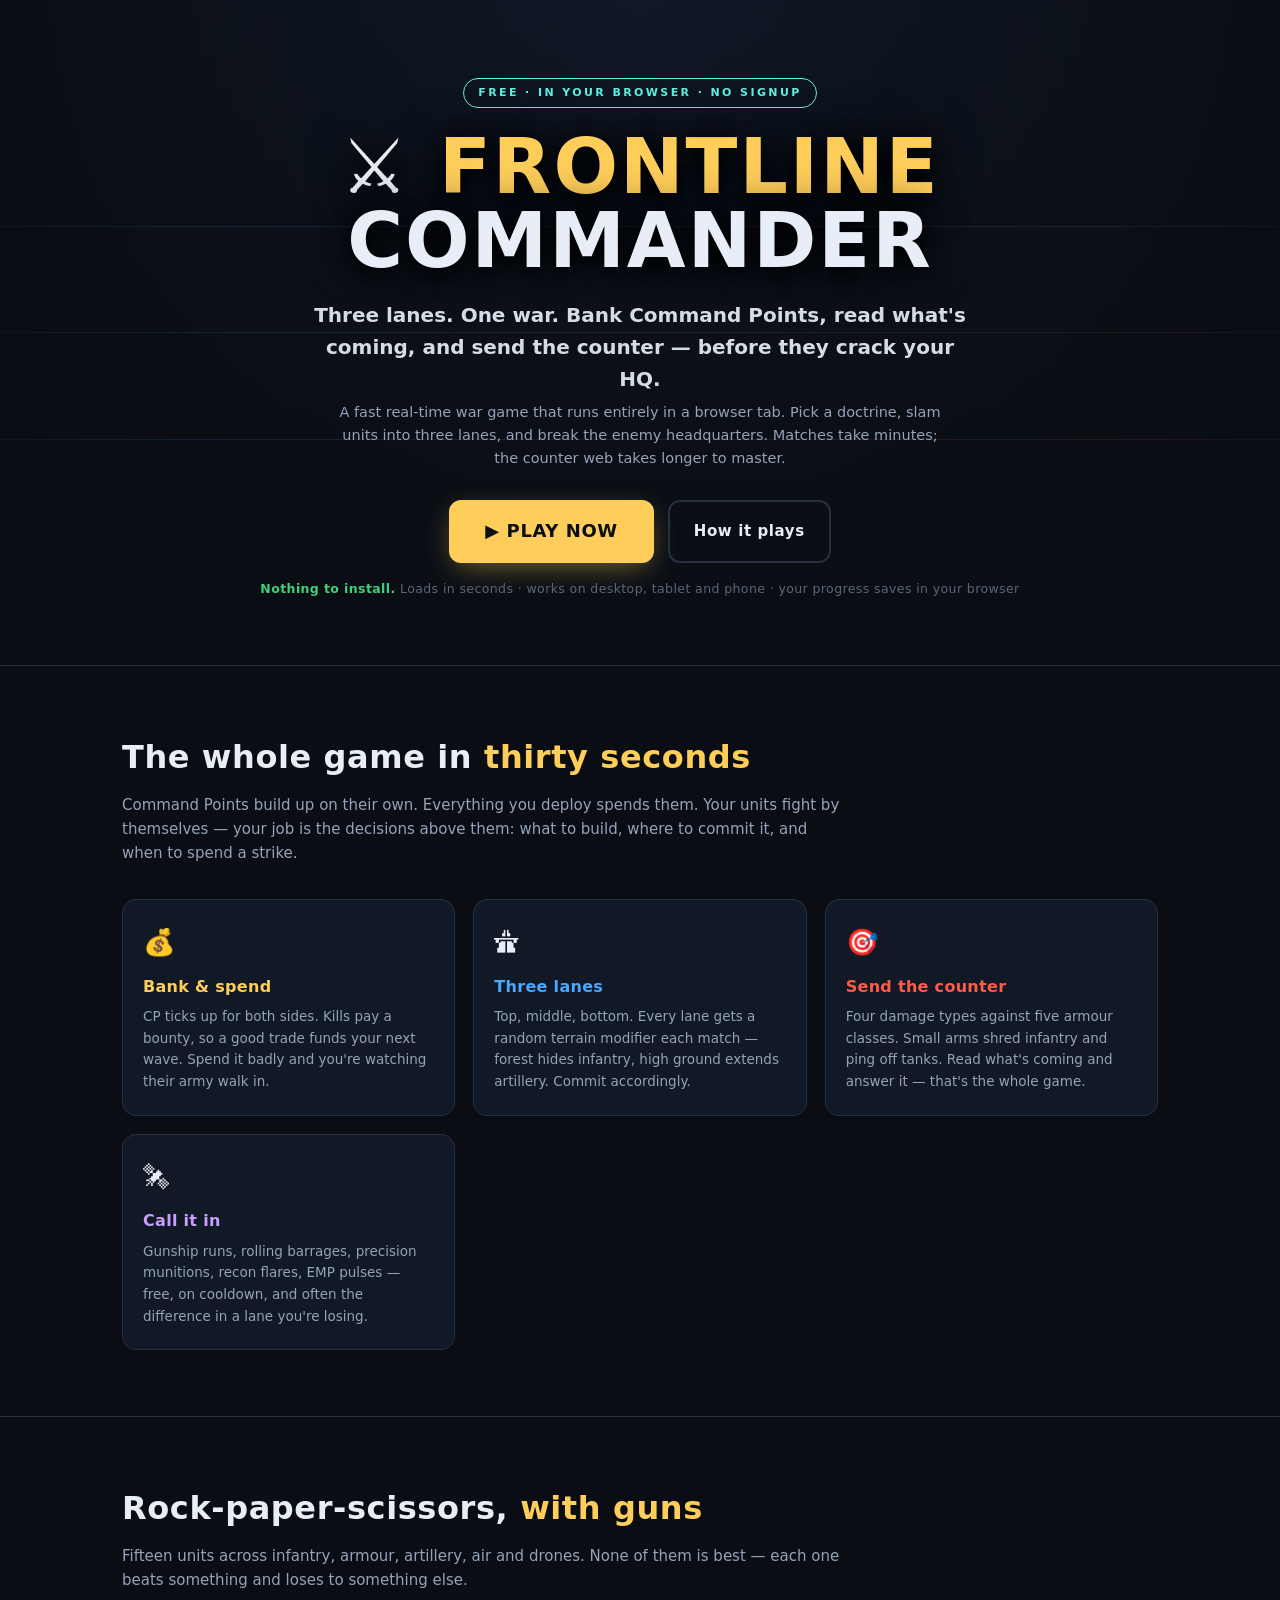
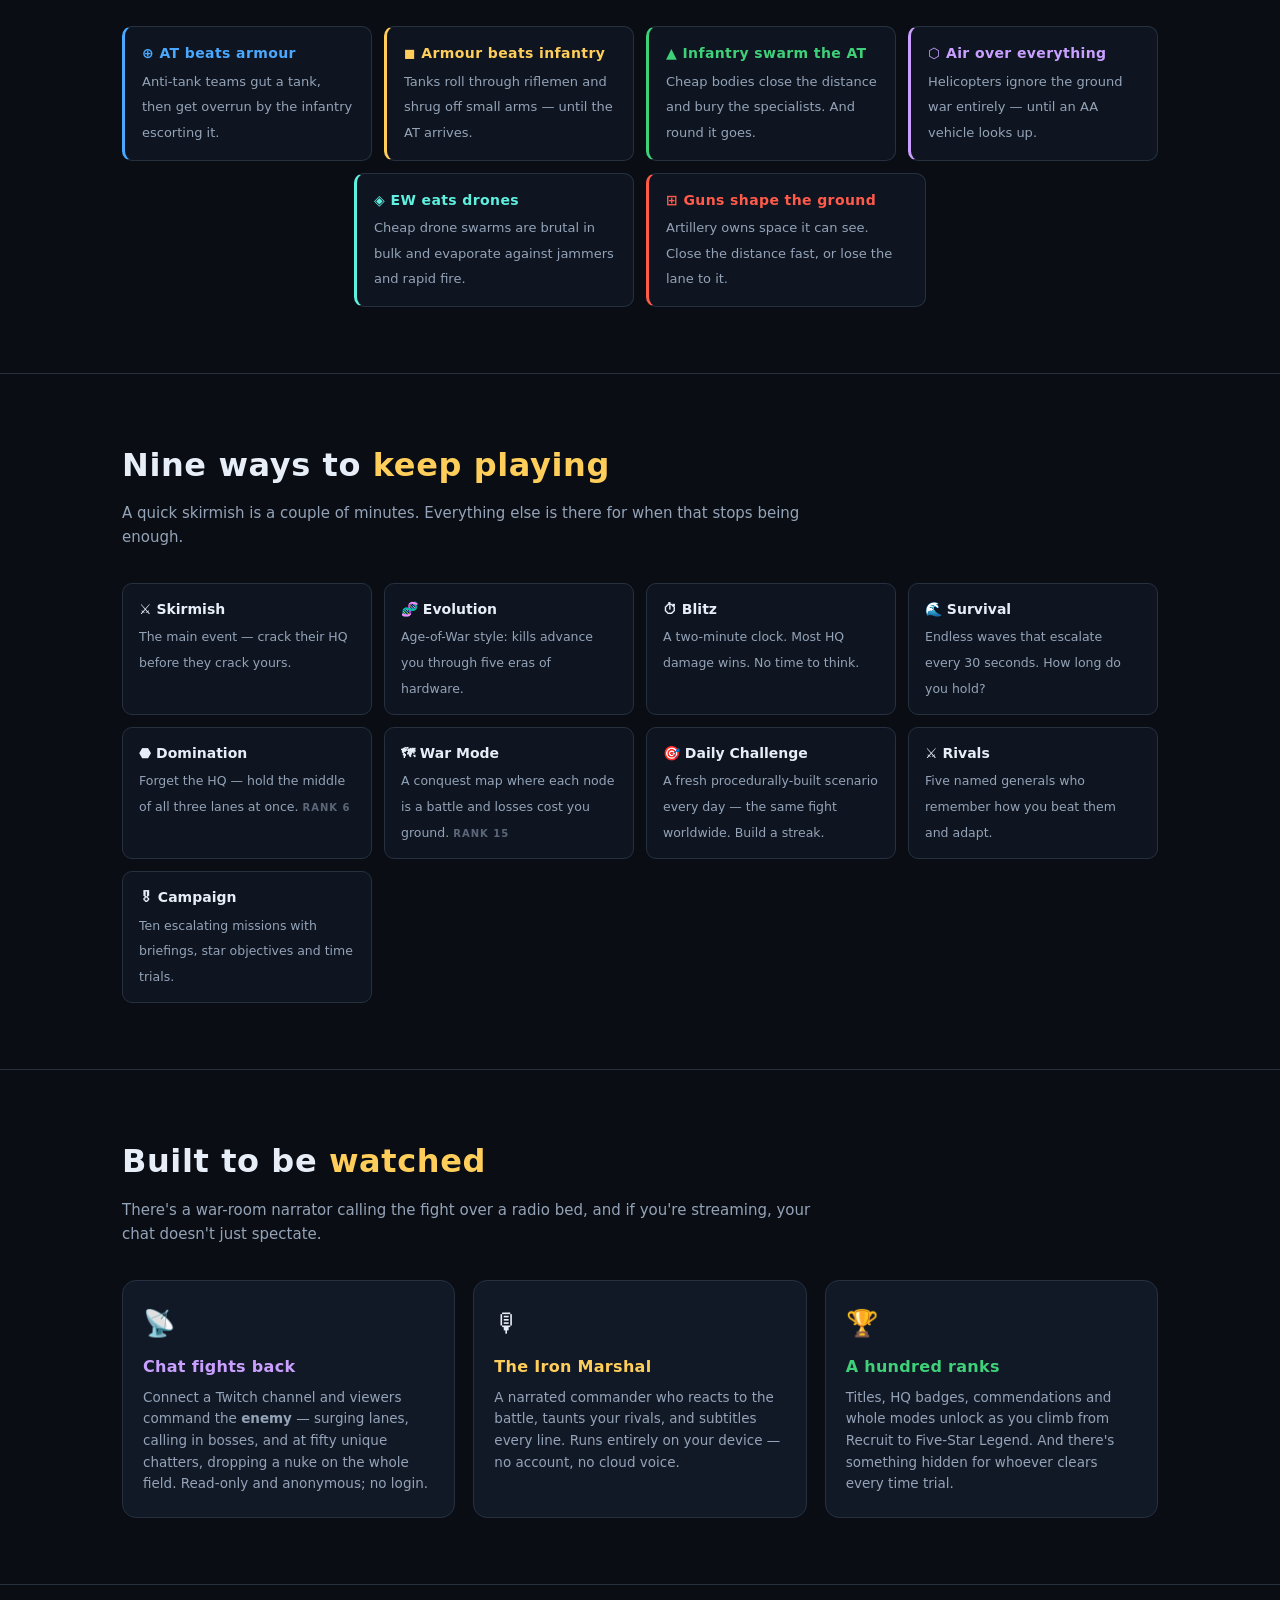
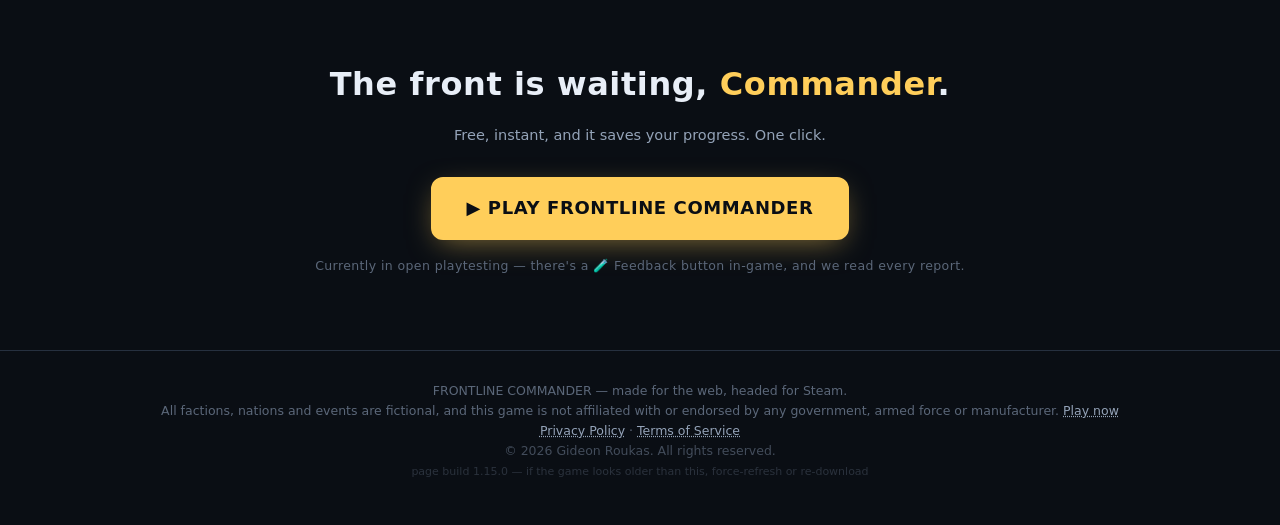
==== commit ef8622ed: "v1.15.0: tutorial spotlight, mode briefings, audience capture, comeback loop TUTORIAL SPOTLIGHT "Tap" ====
--- a/index.html
+++ b/index.html
@@ -228,7 +228,7 @@
     by any government, armed force or manufacturer. <a href="wargame.html">Play now</a><br>
     <a href="privacy.html">Privacy Policy</a> · <a href="terms.html">Terms of Service</a><br>
     <span style="opacity:.7">© 2026 Gideon Roukas. All rights reserved.</span><br>
-    <span style="opacity:.4;font-size:11px">page build 1.14.4 — if the game looks older than this, force-refresh or re-download</span>
+    <span style="opacity:.4;font-size:11px">page build 1.15.0 — if the game looks older than this, force-refresh or re-download</span>
   </div>
 </footer>
 
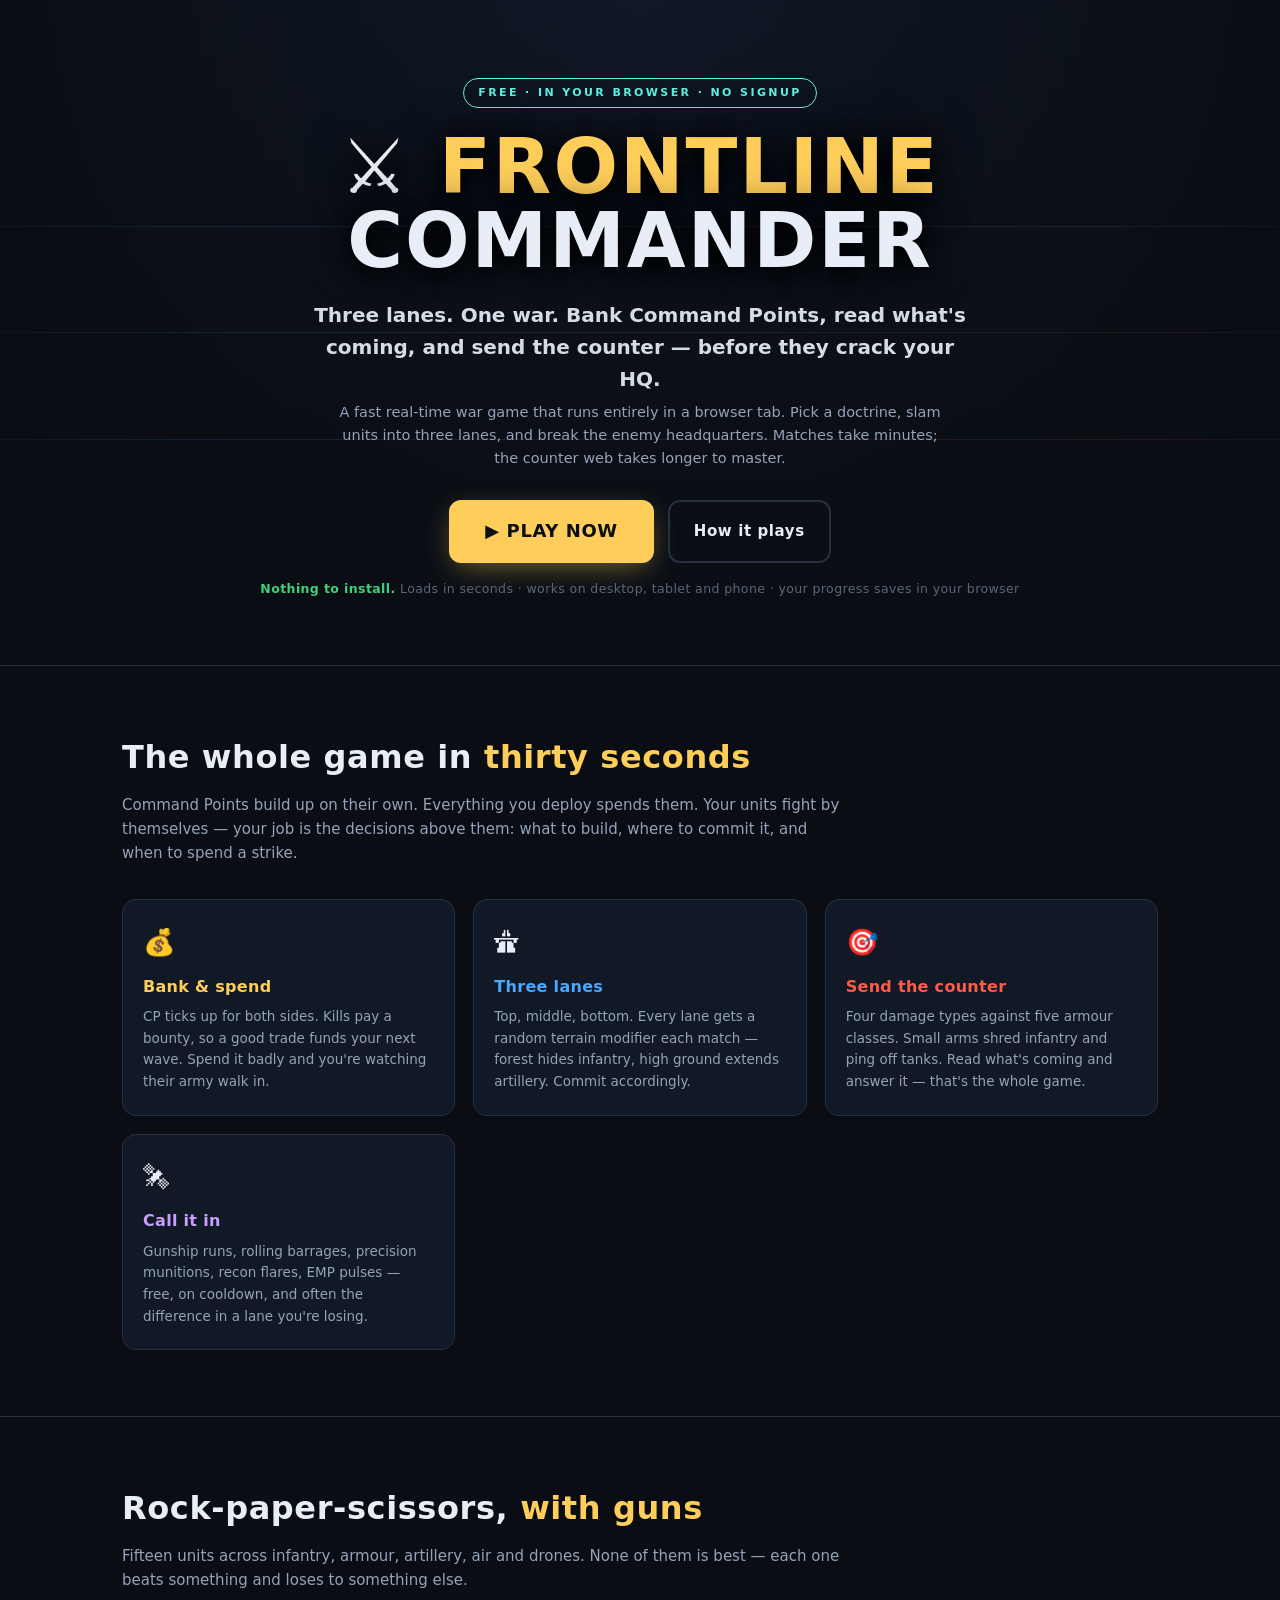
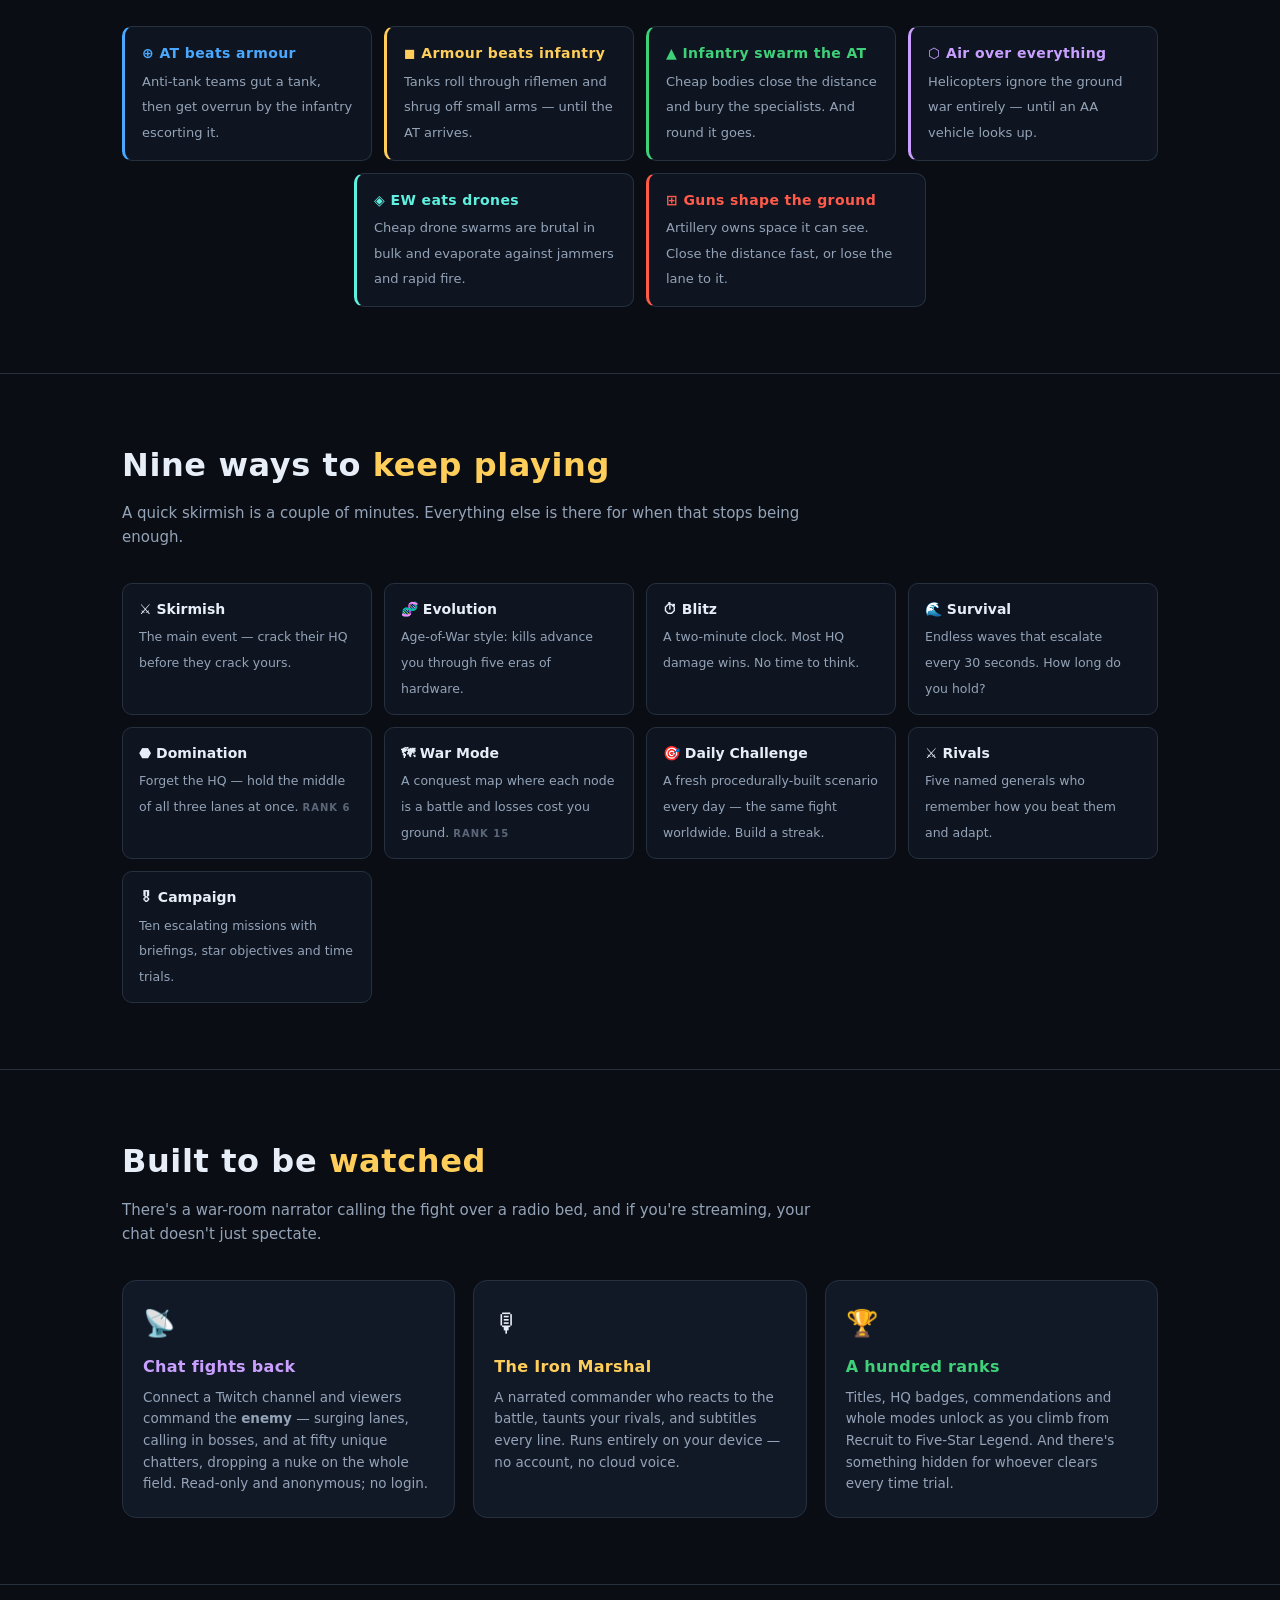
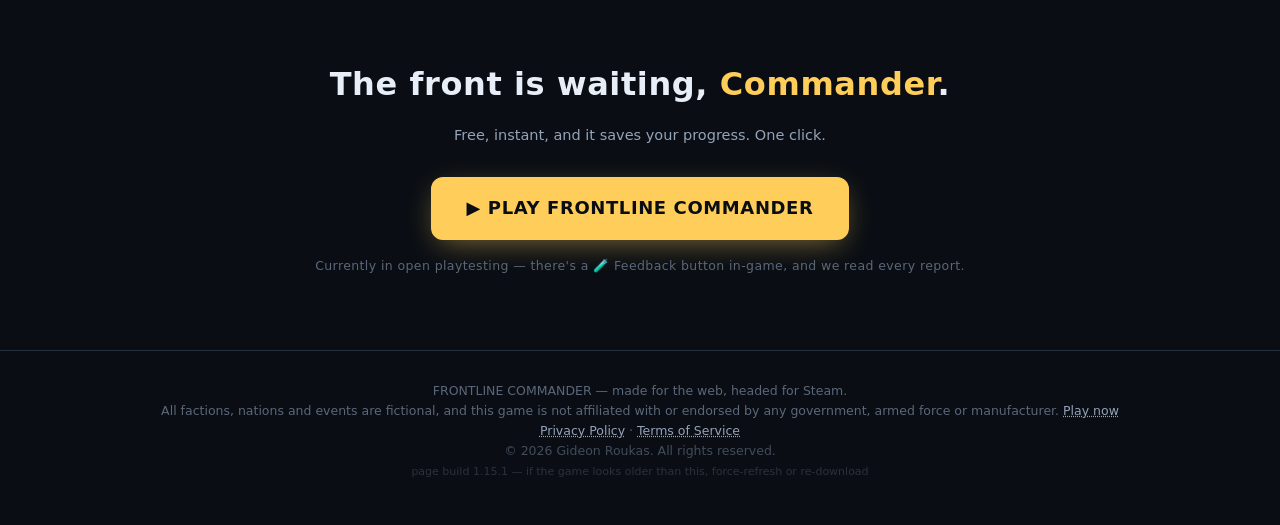
==== commit 2990ea47: "v1.15.1: revert title screen to the flat button layout; shrink narrator box TITLE SCREEN Reverted th" ====
--- a/index.html
+++ b/index.html
@@ -228,7 +228,7 @@
     by any government, armed force or manufacturer. <a href="wargame.html">Play now</a><br>
     <a href="privacy.html">Privacy Policy</a> · <a href="terms.html">Terms of Service</a><br>
     <span style="opacity:.7">© 2026 Gideon Roukas. All rights reserved.</span><br>
-    <span style="opacity:.4;font-size:11px">page build 1.15.0 — if the game looks older than this, force-refresh or re-download</span>
+    <span style="opacity:.4;font-size:11px">page build 1.15.1 — if the game looks older than this, force-refresh or re-download</span>
   </div>
 </footer>
 
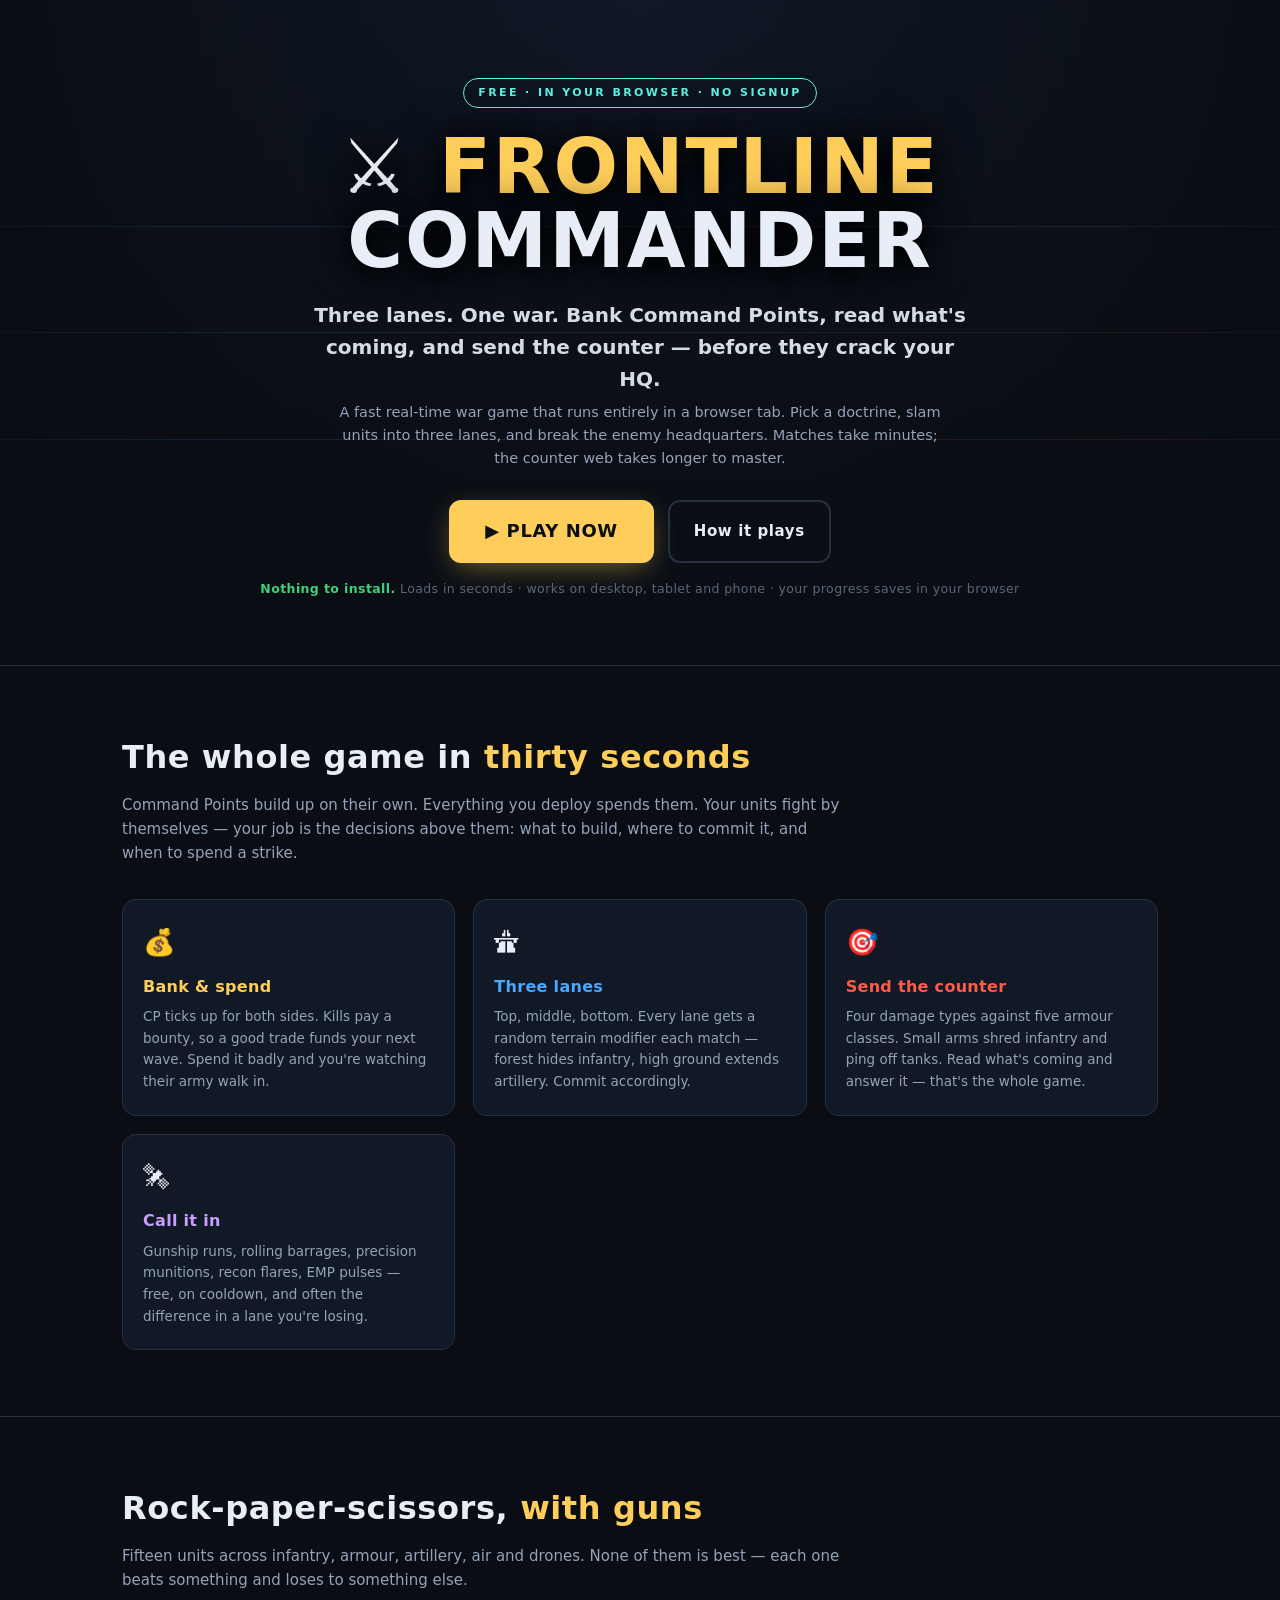
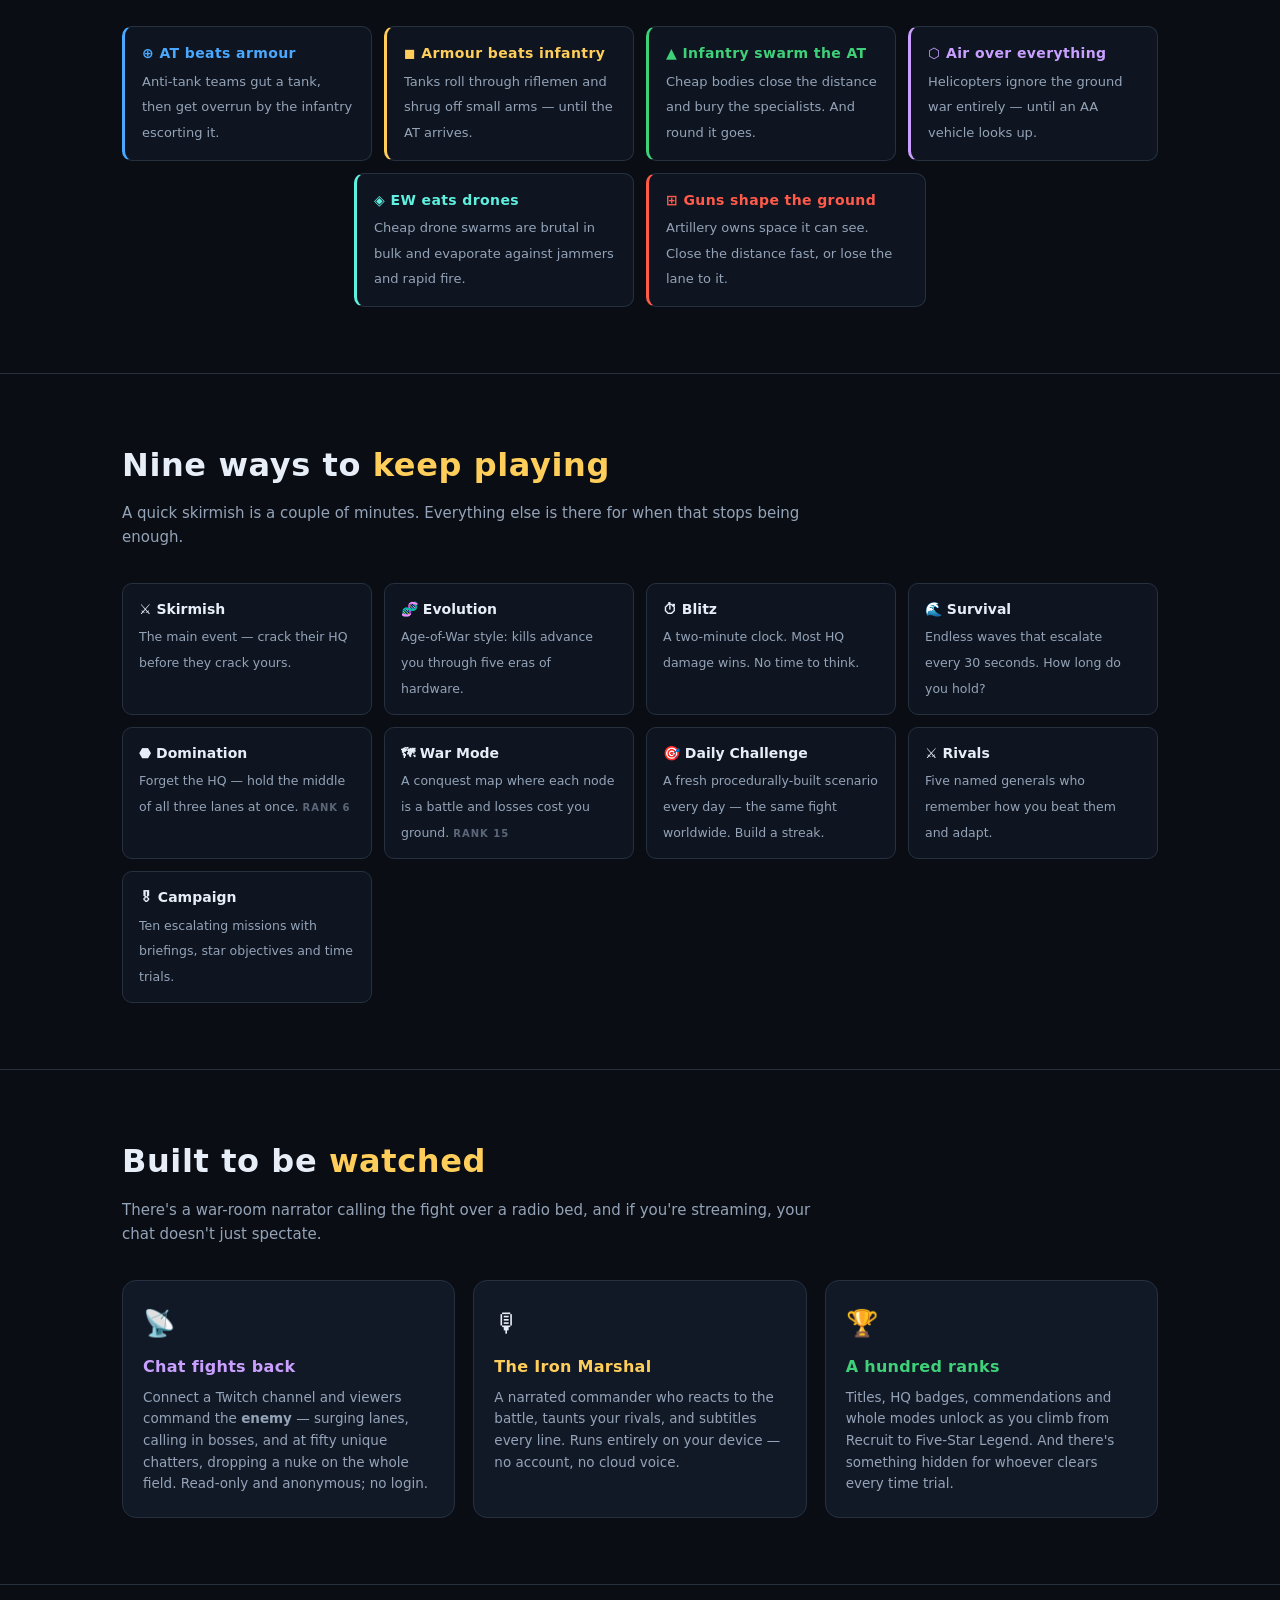
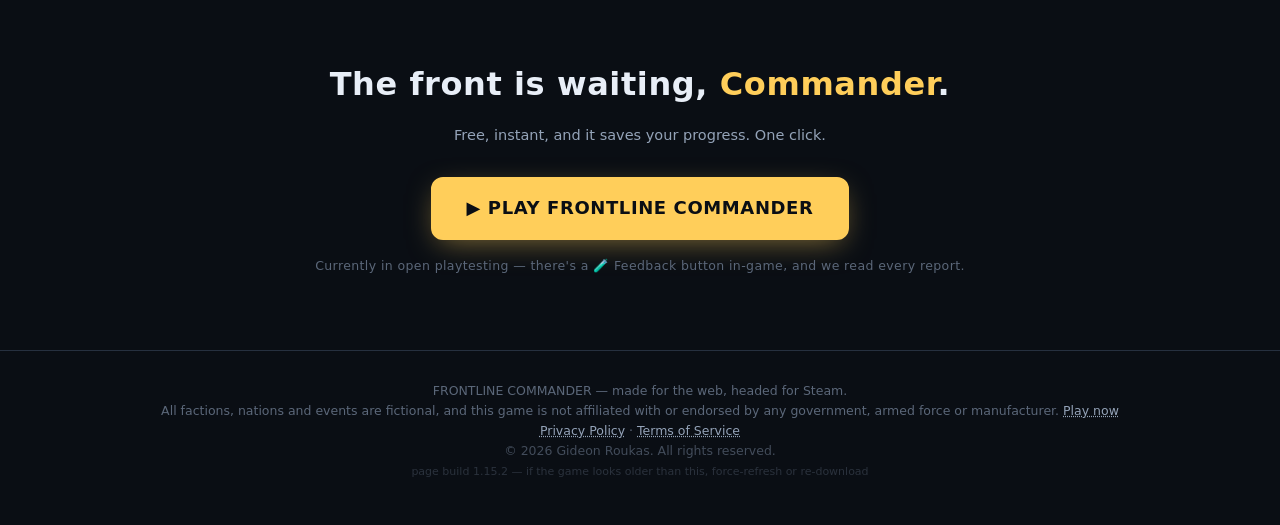
==== commit b903a7b8: "v1.15.2: fix the stretched narrator panel and the vertical play screen on touch Both reported sympto" ====
--- a/index.html
+++ b/index.html
@@ -228,7 +228,7 @@
     by any government, armed force or manufacturer. <a href="wargame.html">Play now</a><br>
     <a href="privacy.html">Privacy Policy</a> · <a href="terms.html">Terms of Service</a><br>
     <span style="opacity:.7">© 2026 Gideon Roukas. All rights reserved.</span><br>
-    <span style="opacity:.4;font-size:11px">page build 1.15.1 — if the game looks older than this, force-refresh or re-download</span>
+    <span style="opacity:.4;font-size:11px">page build 1.15.2 — if the game looks older than this, force-refresh or re-download</span>
   </div>
 </footer>
 
